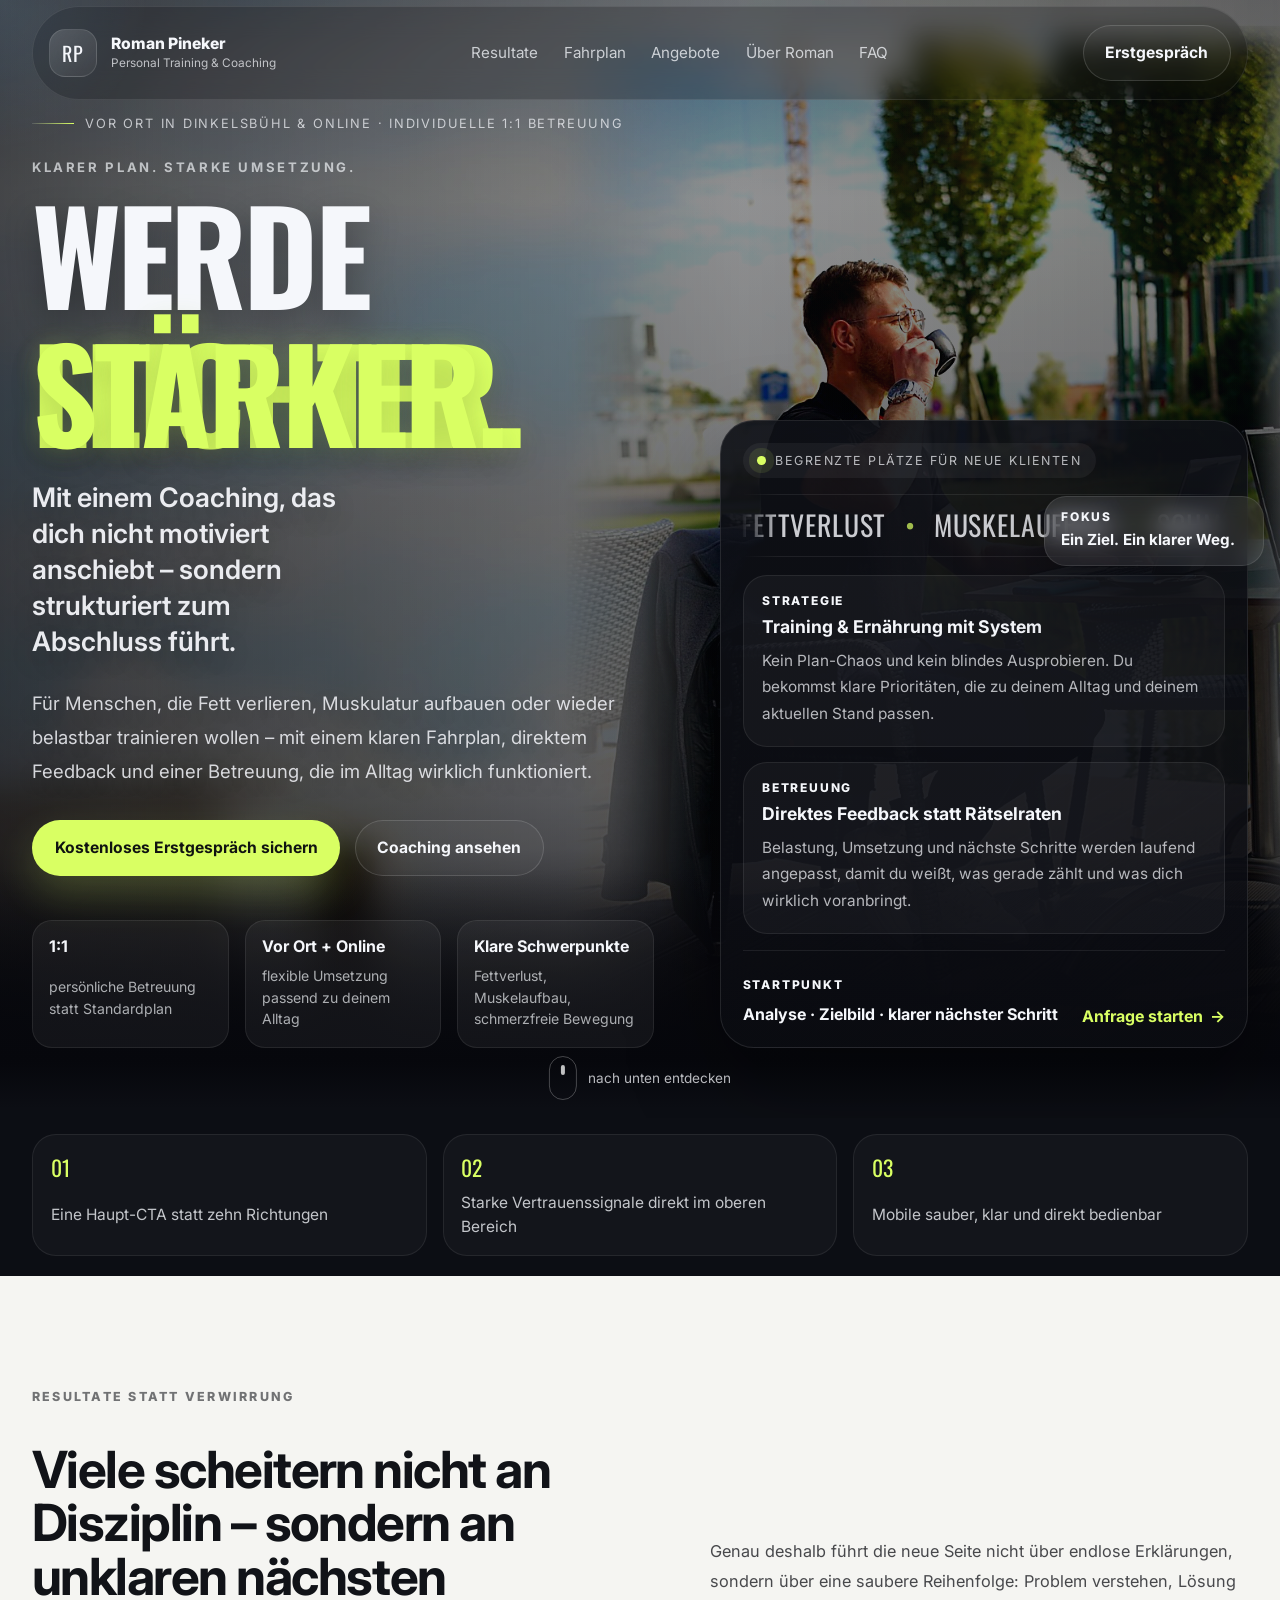
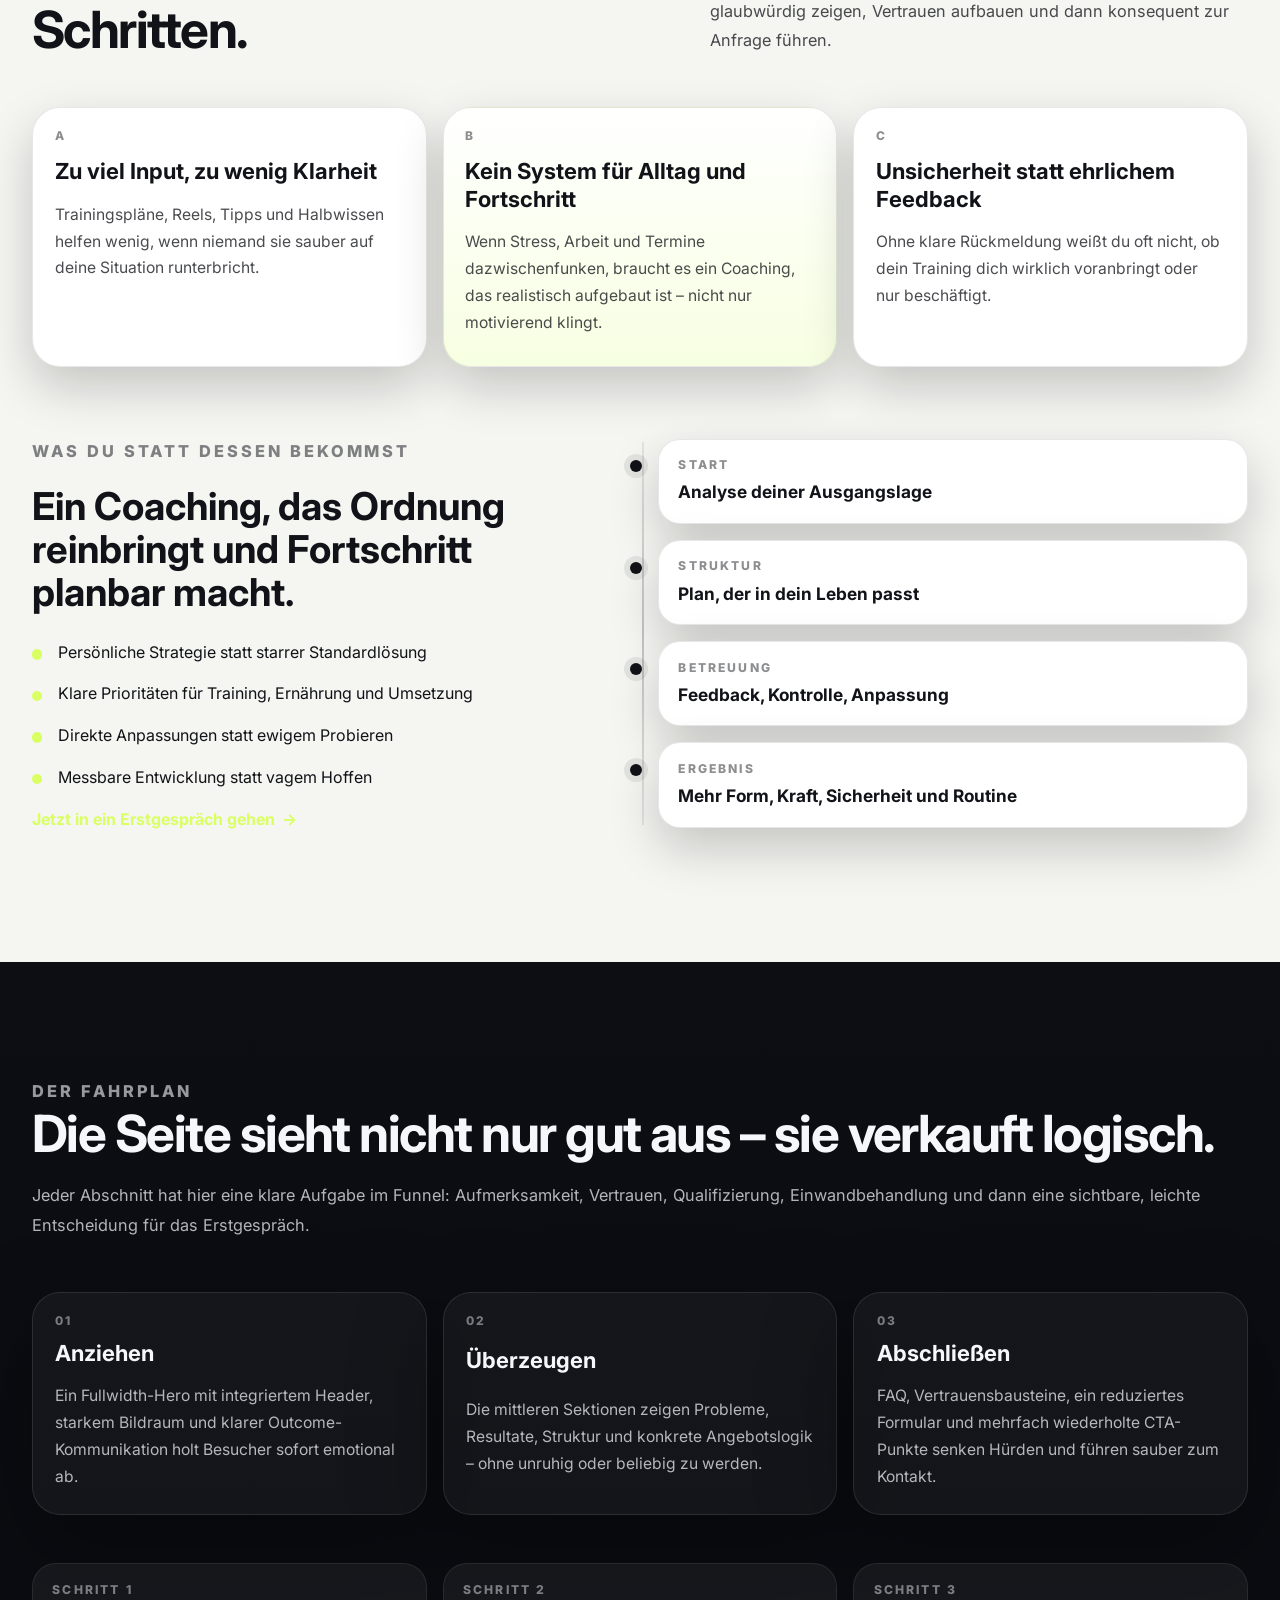
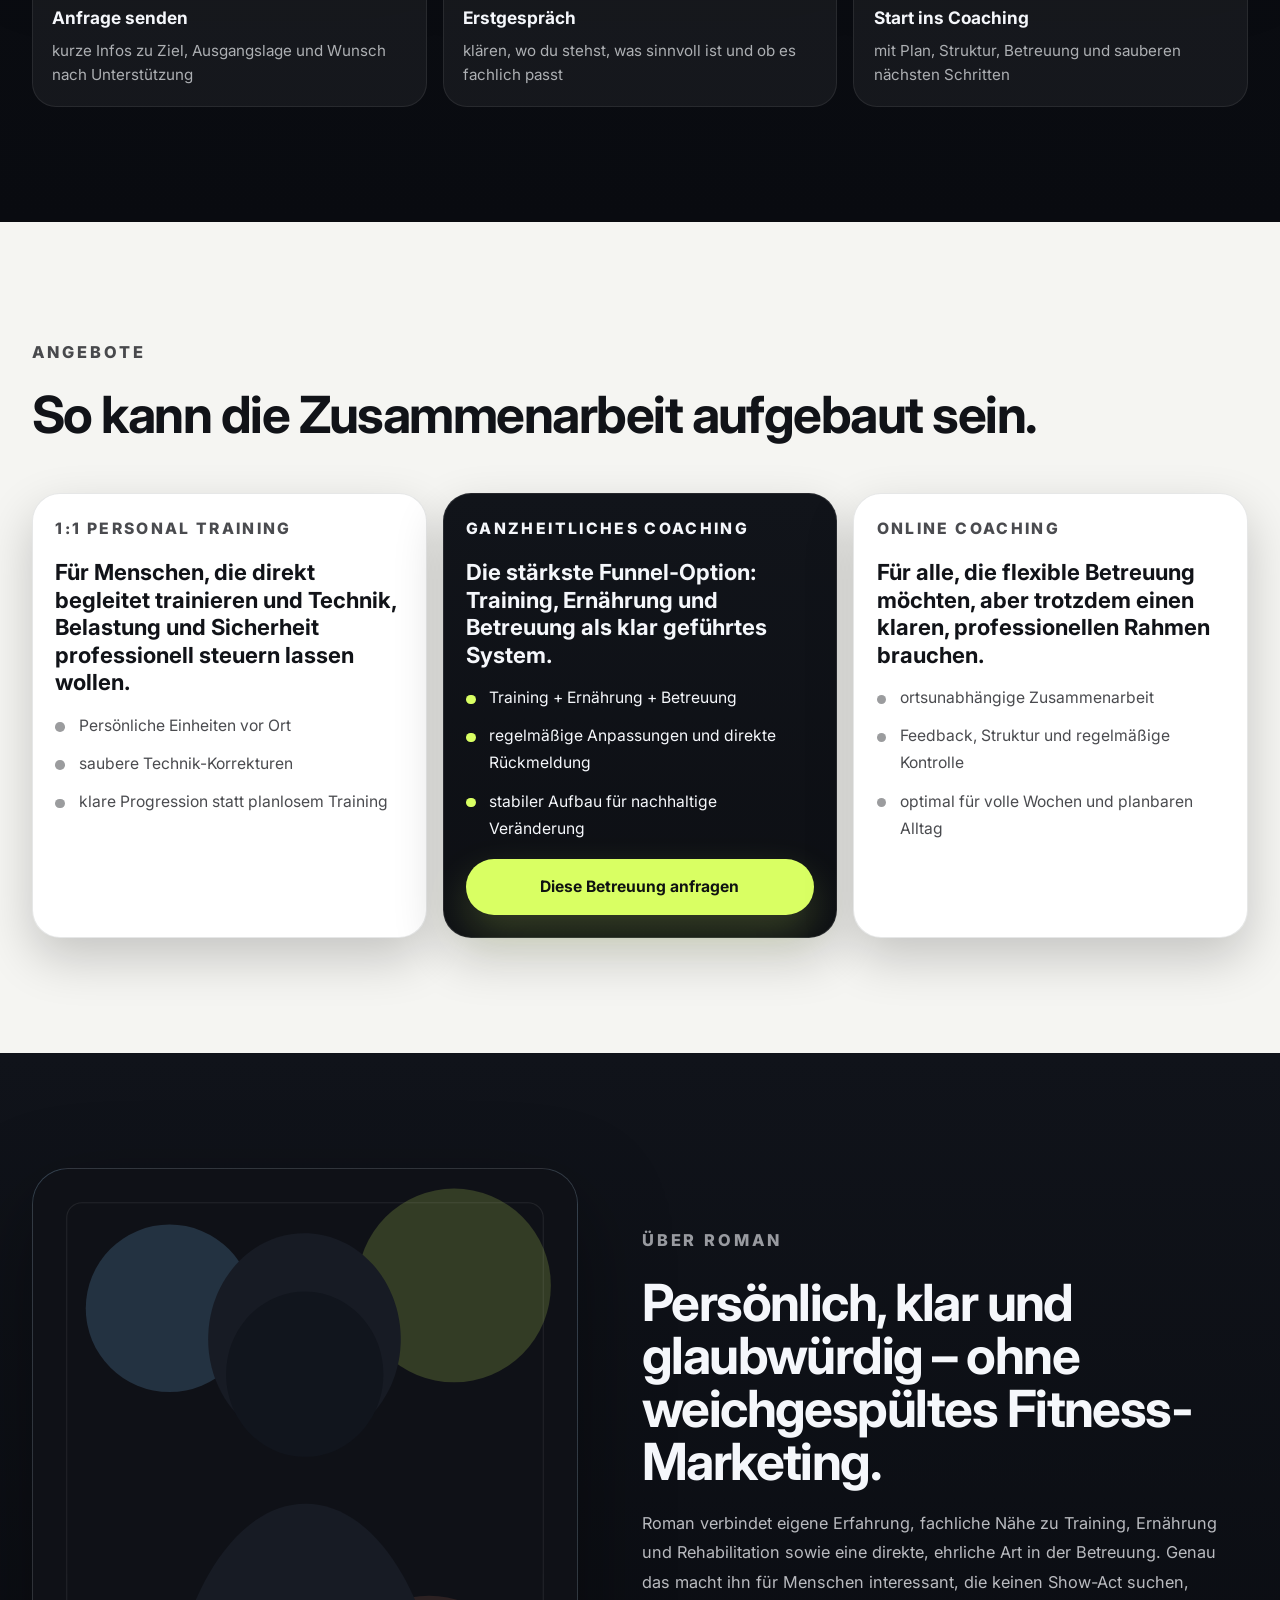
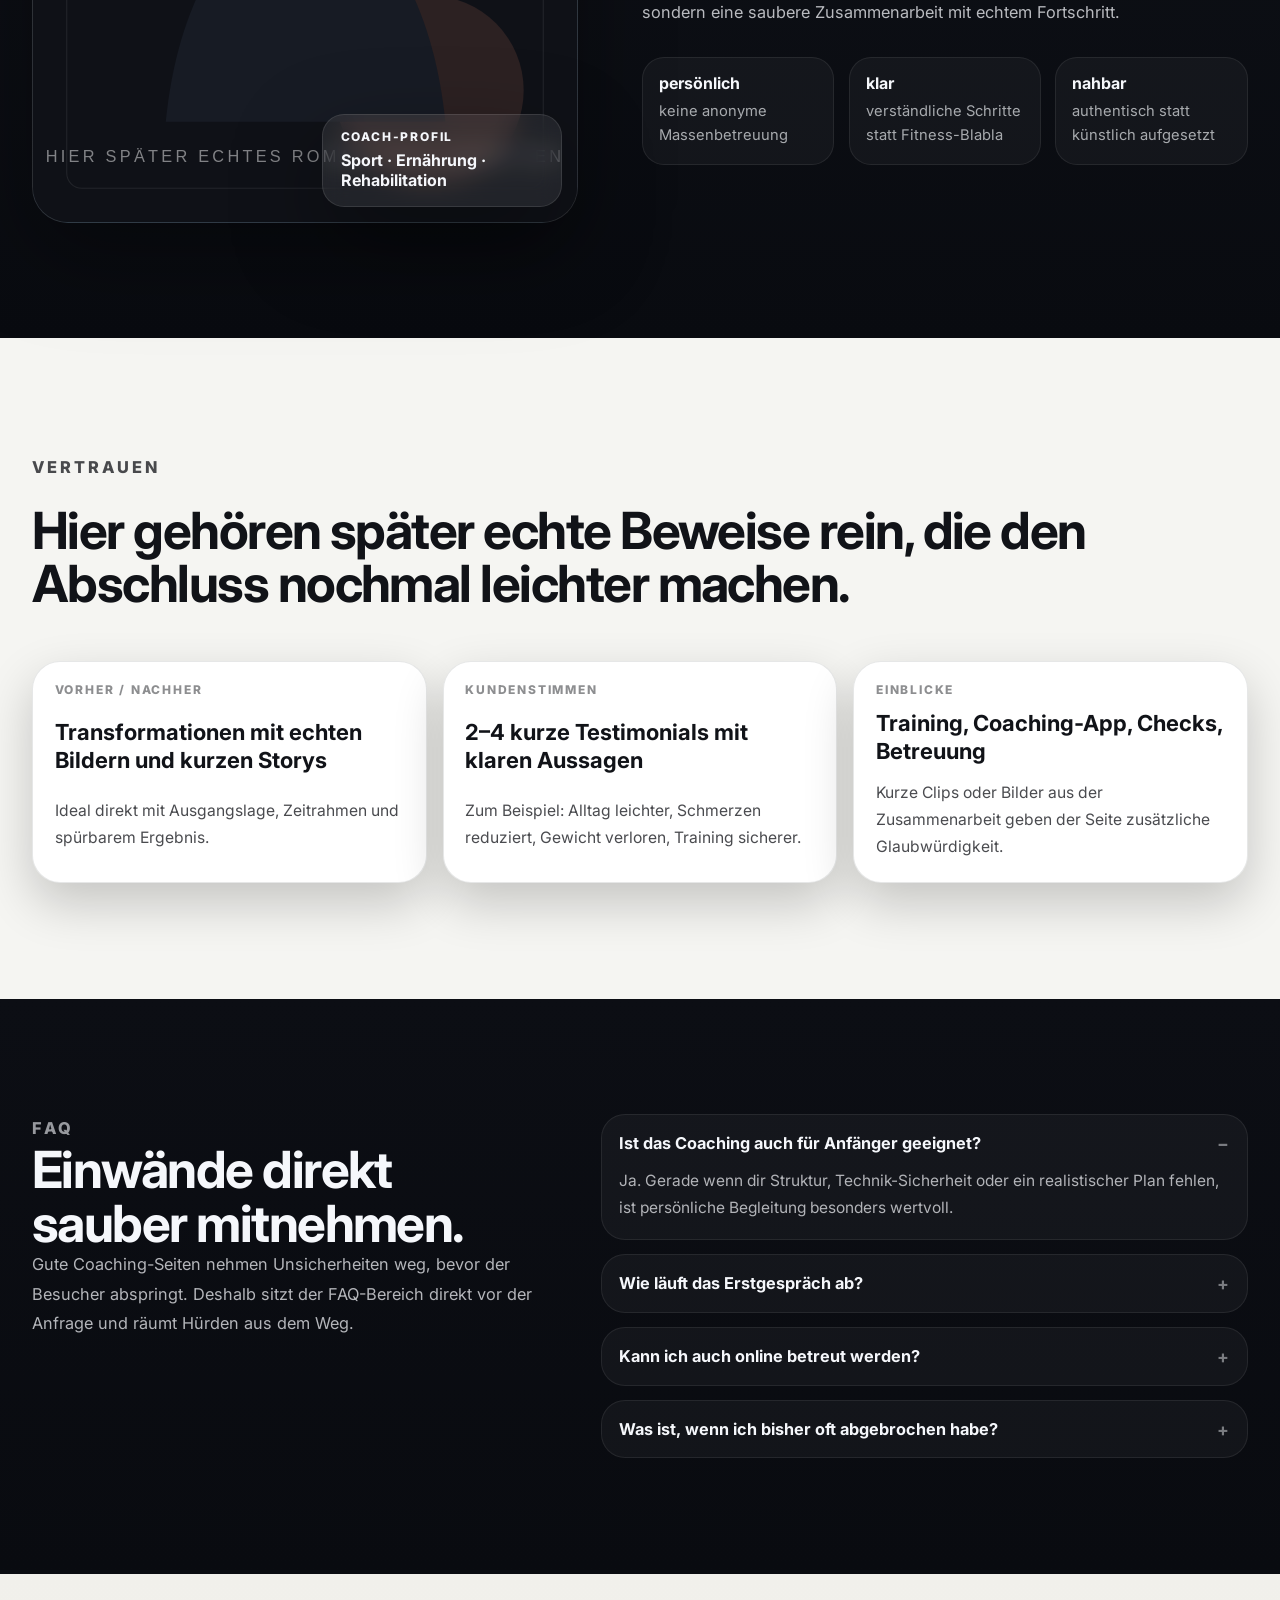
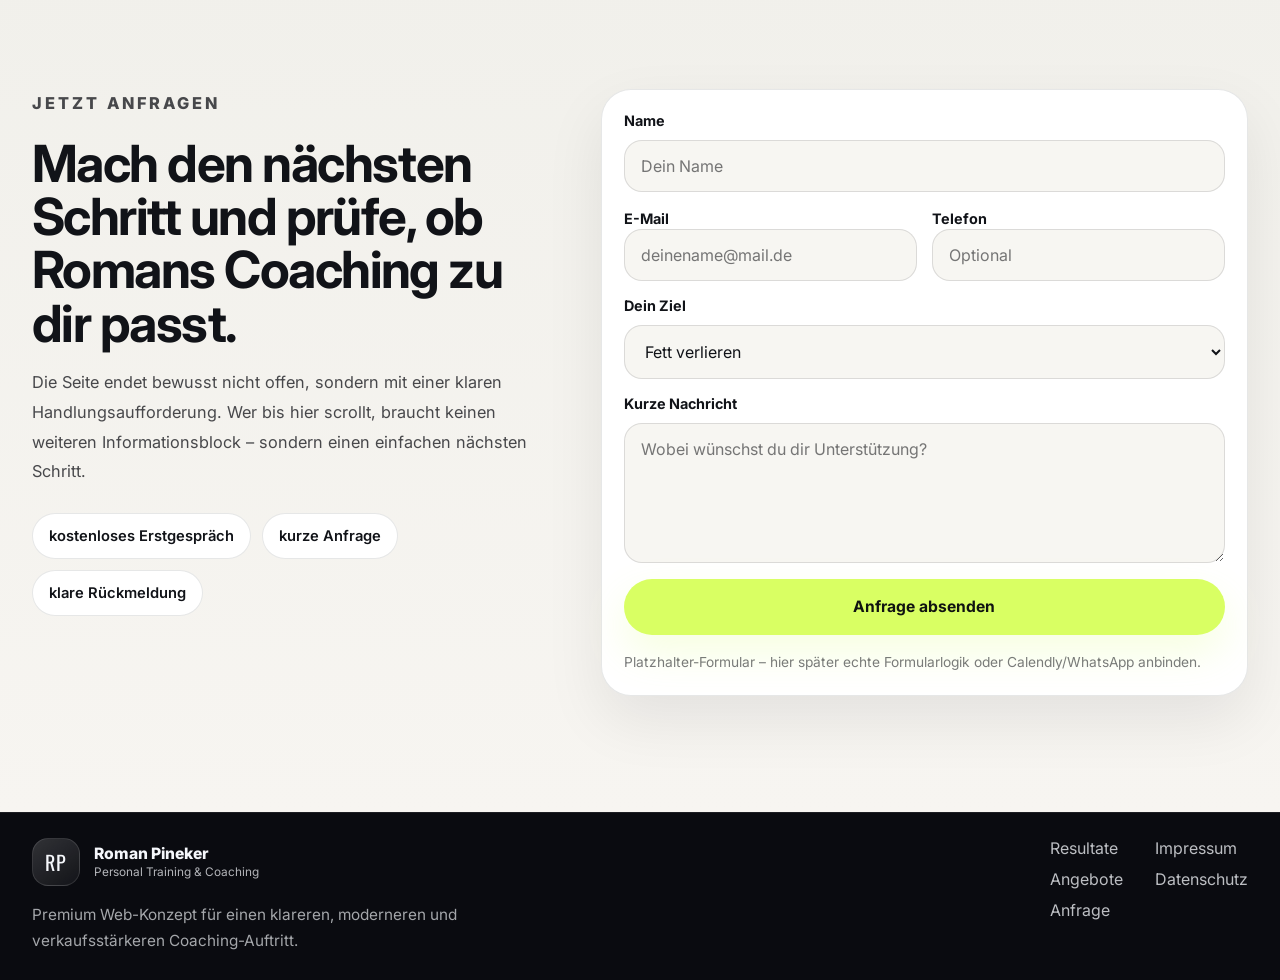
==== index.html @ 1403fd3a "Add files via upload" ====
<!DOCTYPE html>
<html lang="de">
<head>
  <meta charset="UTF-8" />
  <meta name="viewport" content="width=device-width, initial-scale=1.0" />
  <title>Roman Pineker – Personal Training & Coaching in Dinkelsbühl</title>
  <meta name="description" content="Personal Training und Coaching in Dinkelsbühl & online. Klarer Plan, starke Betreuung und nachhaltige Ergebnisse bei Fettverlust, Muskelaufbau und schmerzfreier Bewegung." />
  <meta name="theme-color" content="#0a0b10" />
  <meta name="format-detection" content="telephone=no" />
  <link rel="preconnect" href="https://fonts.googleapis.com" />
  <link rel="preconnect" href="https://fonts.gstatic.com" crossorigin />
  <link href="https://fonts.googleapis.com/css2?family=Inter:wght@400;500;600;700;800;900&family=Oswald:wght@500;600;700&display=swap" rel="stylesheet" />
  <link rel="stylesheet" href="assets/css/style.css" />
</head>
<body>
  <div class="page-noise" aria-hidden="true"></div>
  <div class="cursor-orb" aria-hidden="true"></div>
  <div class="mobile-cta">
    <a href="#bewerbung">Kostenloses Erstgespräch</a>
  </div>

  <section class="hero-shell" id="top">
    <div class="hero-backdrop" aria-hidden="true"></div>
    <div class="hero-image-mask" aria-hidden="true">
      <picture>
        <source media="(max-width: 767px)" srcset="assets/img/roman-hero-mobile.jpeg" />
        <img src="assets/img/roman-hero-desktop-clean.jpeg" alt="" />
      </picture>
    </div>

    <header class="site-header" aria-label="Top Navigation">
      <div class="shell header-shell">
        <a class="brand" href="#top" aria-label="Zur Startseite">
          <span class="brand-mark">RP</span>
          <span class="brand-copy">
            <strong>Roman Pineker</strong>
            <small>Personal Training & Coaching</small>
          </span>
        </a>

        <nav class="desktop-nav" aria-label="Hauptnavigation">
          <a href="#resultate">Resultate</a>
          <a href="#fahrplan">Fahrplan</a>
          <a href="#angebote">Angebote</a>
          <a href="#roman">Über Roman</a>
          <a href="#faq">FAQ</a>
        </nav>

        <div class="header-actions">
          <a class="btn btn-ghost desktop-only" href="#bewerbung">Erstgespräch</a>
          <button class="menu-toggle" type="button" aria-label="Menü öffnen" aria-expanded="false" aria-controls="mobileMenu">
            <span></span>
            <span></span>
          </button>
        </div>
      </div>

      <div class="mobile-menu" id="mobileMenu" aria-hidden="true">
        <a href="#resultate">Resultate</a>
        <a href="#fahrplan">Fahrplan</a>
        <a href="#angebote">Angebote</a>
        <a href="#roman">Über Roman</a>
        <a href="#faq">FAQ</a>
        <a class="btn btn-primary btn-full" href="#bewerbung">Kostenloses Erstgespräch sichern</a>
      </div>
    </header>

    <div class="shell hero-grid">
      <div class="hero-copy reveal">
        <div class="hero-kicker">
          <span></span>
          Vor Ort in Dinkelsbühl & online · individuelle 1:1 Betreuung
        </div>

        <div class="headline-stack">
          <p class="micro-line">KLARER PLAN. STARKE UMSETZUNG.</p>
          <h1>
            <span class="title-line">Werde</span>
            <span class="type-cycle" aria-label="Fokusbereiche">
              <span class="type-word is-active">leichter.</span>
              <span class="type-word">stärker.</span>
              <span class="type-word">stabiler.</span>
            </span>
          </h1>
          <h2>Mit einem Coaching, das dich nicht motiviert anschiebt – sondern strukturiert zum Abschluss führt.</h2>
        </div>

        <p class="hero-lead">
          Für Menschen, die Fett verlieren, Muskulatur aufbauen oder wieder belastbar trainieren wollen –
          mit einem klaren Fahrplan, direktem Feedback und einer Betreuung, die im Alltag wirklich funktioniert.
        </p>

        <div class="hero-actions">
          <a class="btn btn-primary" href="#bewerbung">Kostenloses Erstgespräch sichern</a>
          <a class="btn btn-secondary" href="#fahrplan">Coaching ansehen</a>
        </div>

        <div class="hero-proof">
          <article>
            <strong>1:1</strong>
            <span>persönliche Betreuung statt Standardplan</span>
          </article>
          <article>
            <strong>Vor Ort + Online</strong>
            <span>flexible Umsetzung passend zu deinem Alltag</span>
          </article>
          <article>
            <strong>Klare Schwerpunkte</strong>
            <span>Fettverlust, Muskelaufbau, schmerzfreie Bewegung</span>
          </article>
        </div>
      </div>

      <div class="hero-stage reveal delay-1">
        <div class="stage-panel stage-main magnetic-card">
          <div class="panel-topline">
            <span class="status-dot"></span>
            begrenzte Plätze für neue Klienten
          </div>

          <div class="outcome-marquee" aria-hidden="true">
            <div class="outcome-track">
              <span>Fettverlust</span>
              <span>Muskelaufbau</span>
              <span>schmerzfrei trainieren</span>
              <span>klare Struktur</span>
              <span>Fettverlust</span>
              <span>Muskelaufbau</span>
              <span>schmerzfrei trainieren</span>
              <span>klare Struktur</span>
            </div>
          </div>

          <div class="stage-matrix">
            <article>
              <small>Strategie</small>
              <strong>Training & Ernährung mit System</strong>
              <p>Kein Plan-Chaos und kein blindes Ausprobieren. Du bekommst klare Prioritäten, die zu deinem Alltag und deinem aktuellen Stand passen.</p>
            </article>
            <article>
              <small>Betreuung</small>
              <strong>Direktes Feedback statt Rätselraten</strong>
              <p>Belastung, Umsetzung und nächste Schritte werden laufend angepasst, damit du weißt, was gerade zählt und was dich wirklich voranbringt.</p>
            </article>
          </div>

          <div class="stage-cta-row">
            <div>
              <p class="mini-eyebrow">Startpunkt</p>
              <strong>Analyse · Zielbild · klarer nächster Schritt</strong>
            </div>
            <a class="inline-link" href="#bewerbung">Anfrage starten</a>
          </div>
        </div>

        <div class="floating-note note-a magnetic-card">
          <small>Fokus</small>
          <strong>Ein Ziel. Ein klarer Weg.</strong>
        </div>
      </div>
    </div>

    <a class="hero-scrollcue" href="#resultate" aria-label="Nach unten zu den Resultaten scrollen">
      <span></span>
      nach unten entdecken
    </a>
  </section>

  <main>
    <section class="signal-band">
      <div class="shell signal-grid reveal">
        <div>
          <span>01</span>
          <p>Eine Haupt-CTA statt zehn Richtungen</p>
        </div>
        <div>
          <span>02</span>
          <p>Starke Vertrauenssignale direkt im oberen Bereich</p>
        </div>
        <div>
          <span>03</span>
          <p>Mobile sauber, klar und direkt bedienbar</p>
        </div>
      </div>
    </section>

    <section class="section section-light" id="resultate">
      <div class="shell editorial-head reveal">
        <p class="section-tag">RESULTATE STATT VERWIRRUNG</p>
        <div class="editorial-grid">
          <h2>Viele scheitern nicht an Disziplin – sondern an unklaren nächsten Schritten.</h2>
          <p>
            Genau deshalb führt die neue Seite nicht über endlose Erklärungen, sondern über eine saubere Reihenfolge:
            Problem verstehen, Lösung glaubwürdig zeigen, Vertrauen aufbauen und dann konsequent zur Anfrage führen.
          </p>
        </div>
      </div>

      <div class="shell result-cards">
        <article class="result-card reveal">
          <span class="card-index">A</span>
          <h3>Zu viel Input, zu wenig Klarheit</h3>
          <p>Trainingspläne, Reels, Tipps und Halbwissen helfen wenig, wenn niemand sie sauber auf deine Situation runterbricht.</p>
        </article>
        <article class="result-card reveal delay-1 accent-card">
          <span class="card-index">B</span>
          <h3>Kein System für Alltag und Fortschritt</h3>
          <p>Wenn Stress, Arbeit und Termine dazwischenfunken, braucht es ein Coaching, das realistisch aufgebaut ist – nicht nur motivierend klingt.</p>
        </article>
        <article class="result-card reveal delay-2">
          <span class="card-index">C</span>
          <h3>Unsicherheit statt ehrlichem Feedback</h3>
          <p>Ohne klare Rückmeldung weißt du oft nicht, ob dein Training dich wirklich voranbringt oder nur beschäftigt.</p>
        </article>
      </div>

      <div class="shell transformation-layout">
        <div class="transformation-copy reveal">
          <p class="section-tag muted">WAS DU STATT DESSEN BEKOMMST</p>
          <h3>Ein Coaching, das Ordnung reinbringt und Fortschritt planbar macht.</h3>
          <ul class="benefit-list">
            <li>Persönliche Strategie statt starrer Standardlösung</li>
            <li>Klare Prioritäten für Training, Ernährung und Umsetzung</li>
            <li>Direkte Anpassungen statt ewigem Probieren</li>
            <li>Messbare Entwicklung statt vagem Hoffen</li>
          </ul>
          <a class="text-link" href="#bewerbung">Jetzt in ein Erstgespräch gehen</a>
        </div>

        <div class="transformation-strip reveal delay-1">
          <div class="strip-line"></div>
          <article>
            <small>START</small>
            <strong>Analyse deiner Ausgangslage</strong>
          </article>
          <article>
            <small>STRUKTUR</small>
            <strong>Plan, der in dein Leben passt</strong>
          </article>
          <article>
            <small>BETREUUNG</small>
            <strong>Feedback, Kontrolle, Anpassung</strong>
          </article>
          <article>
            <small>ERGEBNIS</small>
            <strong>Mehr Form, Kraft, Sicherheit und Routine</strong>
          </article>
        </div>
      </div>
    </section>

    <section class="section section-dark framework-section" id="fahrplan">
      <div class="shell framework-top reveal">
        <div>
          <p class="section-tag light">DER FAHRPLAN</p>
          <h2>Die Seite sieht nicht nur gut aus – sie verkauft logisch.</h2>
        </div>
        <p>
          Jeder Abschnitt hat hier eine klare Aufgabe im Funnel: Aufmerksamkeit, Vertrauen, Qualifizierung,
          Einwandbehandlung und dann eine sichtbare, leichte Entscheidung für das Erstgespräch.
        </p>
      </div>

      <div class="shell framework-grid">
        <article class="framework-card reveal">
          <div class="framework-head">
            <span>01</span>
            <h3>Anziehen</h3>
          </div>
          <p>Ein Fullwidth-Hero mit integriertem Header, starkem Bildraum und klarer Outcome-Kommunikation holt Besucher sofort emotional ab.</p>
        </article>
        <article class="framework-card reveal delay-1">
          <div class="framework-head">
            <span>02</span>
            <h3>Überzeugen</h3>
          </div>
          <p>Die mittleren Sektionen zeigen Probleme, Resultate, Struktur und konkrete Angebotslogik – ohne unruhig oder beliebig zu werden.</p>
        </article>
        <article class="framework-card reveal delay-2">
          <div class="framework-head">
            <span>03</span>
            <h3>Abschließen</h3>
          </div>
          <p>FAQ, Vertrauensbausteine, ein reduziertes Formular und mehrfach wiederholte CTA-Punkte senken Hürden und führen sauber zum Kontakt.</p>
        </article>
      </div>

      <div class="shell process-rail reveal">
        <article>
          <small>Schritt 1</small>
          <strong>Anfrage senden</strong>
          <p>kurze Infos zu Ziel, Ausgangslage und Wunsch nach Unterstützung</p>
        </article>
        <article>
          <small>Schritt 2</small>
          <strong>Erstgespräch</strong>
          <p>klären, wo du stehst, was sinnvoll ist und ob es fachlich passt</p>
        </article>
        <article>
          <small>Schritt 3</small>
          <strong>Start ins Coaching</strong>
          <p>mit Plan, Struktur, Betreuung und sauberen nächsten Schritten</p>
        </article>
      </div>
    </section>

    <section class="section section-light" id="angebote">
      <div class="shell offer-head reveal">
        <p class="section-tag">ANGEBOTE</p>
        <h2>So kann die Zusammenarbeit aufgebaut sein.</h2>
      </div>

      <div class="shell offer-layout">
        <article class="offer-panel reveal">
          <p class="offer-label">1:1 Personal Training</p>
          <h3>Für Menschen, die direkt begleitet trainieren und Technik, Belastung und Sicherheit professionell steuern lassen wollen.</h3>
          <ul>
            <li>Persönliche Einheiten vor Ort</li>
            <li>saubere Technik-Korrekturen</li>
            <li>klare Progression statt planlosem Training</li>
          </ul>
        </article>

        <article class="offer-panel highlight reveal delay-1">
          <p class="offer-label">Ganzheitliches Coaching</p>
          <h3>Die stärkste Funnel-Option: Training, Ernährung und Betreuung als klar geführtes System.</h3>
          <ul>
            <li>Training + Ernährung + Betreuung</li>
            <li>regelmäßige Anpassungen und direkte Rückmeldung</li>
            <li>stabiler Aufbau für nachhaltige Veränderung</li>
          </ul>
          <a class="btn btn-primary" href="#bewerbung">Diese Betreuung anfragen</a>
        </article>

        <article class="offer-panel reveal delay-2">
          <p class="offer-label">Online Coaching</p>
          <h3>Für alle, die flexible Betreuung möchten, aber trotzdem einen klaren, professionellen Rahmen brauchen.</h3>
          <ul>
            <li>ortsunabhängige Zusammenarbeit</li>
            <li>Feedback, Struktur und regelmäßige Kontrolle</li>
            <li>optimal für volle Wochen und planbaren Alltag</li>
          </ul>
        </article>
      </div>
    </section>

    <section class="section portrait-section" id="roman">
      <div class="shell portrait-layout">
        <div class="portrait-visual reveal">
          <div class="portrait-frame">
            <img src="assets/img/coach-placeholder.svg" alt="Platzhalter für ein Portrait von Roman Pineker" />
          </div>
          <div class="portrait-badge magnetic-card">
            <small>Coach-Profil</small>
            <strong>Sport · Ernährung · Rehabilitation</strong>
          </div>
        </div>

        <div class="portrait-copy reveal delay-1">
          <p class="section-tag light">ÜBER ROMAN</p>
          <h2>Persönlich, klar und glaubwürdig – ohne weichgespültes Fitness-Marketing.</h2>
          <p>
            Roman verbindet eigene Erfahrung, fachliche Nähe zu Training, Ernährung und Rehabilitation sowie eine direkte,
            ehrliche Art in der Betreuung. Genau das macht ihn für Menschen interessant, die keinen Show-Act suchen,
            sondern eine saubere Zusammenarbeit mit echtem Fortschritt.
          </p>
          <div class="portrait-stats">
            <article>
              <strong>persönlich</strong>
              <span>keine anonyme Massenbetreuung</span>
            </article>
            <article>
              <strong>klar</strong>
              <span>verständliche Schritte statt Fitness-Blabla</span>
            </article>
            <article>
              <strong>nahbar</strong>
              <span>authentisch statt künstlich aufgesetzt</span>
            </article>
          </div>
        </div>
      </div>
    </section>

    <section class="section section-light proof-section">
      <div class="shell proof-head reveal">
        <p class="section-tag">VERTRAUEN</p>
        <h2>Hier gehören später echte Beweise rein, die den Abschluss nochmal leichter machen.</h2>
      </div>

      <div class="shell proof-grid">
        <article class="proof-card reveal">
          <small>Vorher / Nachher</small>
          <strong>Transformationen mit echten Bildern und kurzen Storys</strong>
          <p>Ideal direkt mit Ausgangslage, Zeitrahmen und spürbarem Ergebnis.</p>
        </article>
        <article class="proof-card reveal delay-1">
          <small>Kundenstimmen</small>
          <strong>2–4 kurze Testimonials mit klaren Aussagen</strong>
          <p>Zum Beispiel: Alltag leichter, Schmerzen reduziert, Gewicht verloren, Training sicherer.</p>
        </article>
        <article class="proof-card reveal delay-2">
          <small>Einblicke</small>
          <strong>Training, Coaching-App, Checks, Betreuung</strong>
          <p>Kurze Clips oder Bilder aus der Zusammenarbeit geben der Seite zusätzliche Glaubwürdigkeit.</p>
        </article>
      </div>
    </section>

    <section class="section section-dark faq-section" id="faq">
      <div class="shell faq-layout">
        <div class="faq-copy reveal">
          <p class="section-tag light">FAQ</p>
          <h2>Einwände direkt sauber mitnehmen.</h2>
          <p>
            Gute Coaching-Seiten nehmen Unsicherheiten weg, bevor der Besucher abspringt.
            Deshalb sitzt der FAQ-Bereich direkt vor der Anfrage und räumt Hürden aus dem Weg.
          </p>
        </div>

        <div class="faq-list reveal delay-1">
          <details open>
            <summary>Ist das Coaching auch für Anfänger geeignet?</summary>
            <p>Ja. Gerade wenn dir Struktur, Technik-Sicherheit oder ein realistischer Plan fehlen, ist persönliche Begleitung besonders wertvoll.</p>
          </details>
          <details>
            <summary>Wie läuft das Erstgespräch ab?</summary>
            <p>Ihr besprecht Ziel, Ausgangslage, Hindernisse und ob eine Zusammenarbeit fachlich und menschlich sinnvoll passt.</p>
          </details>
          <details>
            <summary>Kann ich auch online betreut werden?</summary>
            <p>Ja. Die Seite ist so aufgebaut, dass Roman sowohl Vor-Ort- als auch Online-Betreuung glaubwürdig und klar kommunizieren kann.</p>
          </details>
          <details>
            <summary>Was ist, wenn ich bisher oft abgebrochen habe?</summary>
            <p>Genau dann braucht es meist keinen härteren Plan, sondern einen besseren Aufbau. Darauf ist das Coaching ausgerichtet.</p>
          </details>
        </div>
      </div>
    </section>

    <section class="section apply-section" id="bewerbung">
      <div class="shell apply-layout">
        <div class="apply-copy reveal">
          <p class="section-tag">JETZT ANFRAGEN</p>
          <h2>Mach den nächsten Schritt und prüfe, ob Romans Coaching zu dir passt.</h2>
          <p>
            Die Seite endet bewusst nicht offen, sondern mit einer klaren Handlungsaufforderung.
            Wer bis hier scrollt, braucht keinen weiteren Informationsblock – sondern einen einfachen nächsten Schritt.
          </p>
          <div class="apply-checks">
            <span>kostenloses Erstgespräch</span>
            <span>kurze Anfrage</span>
            <span>klare Rückmeldung</span>
          </div>
        </div>

        <form class="apply-card reveal delay-1">
          <div class="form-row">
            <label for="name">Name</label>
            <input id="name" name="name" type="text" placeholder="Dein Name" />
          </div>
          <div class="form-row two-up">
            <div>
              <label for="email">E-Mail</label>
              <input id="email" name="email" type="email" placeholder="deinename@mail.de" />
            </div>
            <div>
              <label for="phone">Telefon</label>
              <input id="phone" name="phone" type="tel" placeholder="Optional" />
            </div>
          </div>
          <div class="form-row">
            <label for="goal">Dein Ziel</label>
            <select id="goal" name="goal">
              <option>Fett verlieren</option>
              <option>Muskeln aufbauen</option>
              <option>schmerzfrei trainieren</option>
              <option>allgemein fitter werden</option>
            </select>
          </div>
          <div class="form-row">
            <label for="message">Kurze Nachricht</label>
            <textarea id="message" name="message" rows="5" placeholder="Wobei wünschst du dir Unterstützung?"></textarea>
          </div>
          <button class="btn btn-primary btn-full" type="submit">Anfrage absenden</button>
          <p class="form-note">Platzhalter-Formular – hier später echte Formularlogik oder Calendly/WhatsApp anbinden.</p>
        </form>
      </div>
    </section>
  </main>

  <footer class="site-footer">
    <div class="shell footer-shell">
      <div>
        <a class="brand footer-brand" href="#top">
          <span class="brand-mark">RP</span>
          <span class="brand-copy">
            <strong>Roman Pineker</strong>
            <small>Personal Training & Coaching</small>
          </span>
        </a>
        <p>Premium Web-Konzept für einen klareren, moderneren und verkaufsstärkeren Coaching-Auftritt.</p>
      </div>

      <div class="footer-links">
        <a href="#resultate">Resultate</a>
        <a href="#angebote">Angebote</a>
        <a href="#bewerbung">Anfrage</a>
      </div>

      <div class="footer-links">
        <a href="impressum/">Impressum</a>
        <a href="datenschutz/">Datenschutz</a>
      </div>
    </div>
  </footer>

  <script src="assets/js/main.js"></script>
</body>
</html>
---- assets/css/style.css ----
:root {
  --bg: #090a0f;
  --bg-soft: #11131b;
  --bg-card: rgba(18, 20, 28, 0.72);
  --bg-card-strong: rgba(255, 255, 255, 0.08);
  --surface: #f5f5f2;
  --surface-2: #eceae4;
  --text: #111318;
  --text-soft: rgba(17, 19, 24, 0.76);
  --text-inverse: #f5f7fb;
  --text-inverse-soft: rgba(245, 247, 251, 0.72);
  --line: rgba(255, 255, 255, 0.11);
  --line-dark: rgba(17, 19, 24, 0.1);
  --accent: #d9ff63;
  --accent-2: #7ec8ff;
  --danger: #ff9070;
  --shadow-xl: 0 32px 90px rgba(0, 0, 0, 0.35);
  --shadow-lg: 0 20px 50px rgba(0, 0, 0, 0.2);
  --radius-xl: 34px;
  --radius-lg: 24px;
  --radius-md: 18px;
  --max: 1240px;
  --header-h: 94px;
  --header-offset: calc(var(--header-h) + 1rem);
  --section-y: clamp(5rem, 9vw, 8rem);
  --gutter: clamp(1.1rem, 2.7vw, 2rem);
  --ease: 380ms cubic-bezier(.2,.7,.2,1);
}

* { box-sizing: border-box; }
html { scroll-behavior: smooth; scroll-padding-top: 110px; }
body {
  margin: 0;
  font-family: "Inter", system-ui, sans-serif;
  color: var(--text);
  background: var(--bg);
  overflow-x: hidden;
}
img { max-width: 100%; display: block; }
a { color: inherit; text-decoration: none; }
button, input, textarea, select { font: inherit; }
button { cursor: pointer; }

body.menu-open { overflow: hidden; }

.page-noise {
  position: fixed;
  inset: 0;
  pointer-events: none;
  opacity: .08;
  background-image: radial-gradient(circle at 25% 20%, rgba(255,255,255,.06) 0 1px, transparent 1px), radial-gradient(circle at 70% 40%, rgba(255,255,255,.04) 0 1px, transparent 1px);
  background-size: 18px 18px, 24px 24px;
  z-index: 0;
}

.cursor-orb {
  position: fixed;
  width: 320px;
  height: 320px;
  border-radius: 50%;
  pointer-events: none;
  background: radial-gradient(circle, rgba(126, 200, 255, .12), transparent 65%);
  mix-blend-mode: screen;
  transform: translate(-50%, -50%);
  z-index: 1;
  opacity: 0;
  transition: opacity var(--ease), transform 120ms linear;
}
body.cursor-ready .cursor-orb { opacity: 1; }

.shell {
  width: min(calc(100% - (var(--gutter) * 2)), var(--max));
  margin-inline: auto;
  position: relative;
  z-index: 2;
}

.section {
  padding-block: var(--section-y);
  position: relative;
}
.section-light {
  background: var(--surface);
  color: var(--text);
}
.section-dark {
  background: linear-gradient(180deg, #0c0e14 0%, #090b10 100%);
  color: var(--text-inverse);
}
.section-tag {
  display: inline-flex;
  margin: 0 0 1.2rem;
  font-size: .78rem;
  line-height: 1;
  letter-spacing: .18em;
  font-weight: 800;
  color: rgba(17, 19, 24, .58);
}
.section-tag.light { color: rgba(245, 247, 251, .6); }
.section-tag.muted { color: rgba(17, 19, 24, .52); }

.hero-shell {
  position: relative;
  overflow: hidden;
  min-height: 100svh;
  padding-bottom: 1.2rem;
  background:
    linear-gradient(180deg, rgba(7, 8, 12, .76) 0%, rgba(7, 8, 12, .66) 38%, rgba(7, 8, 12, .94) 100%),
    linear-gradient(120deg, rgba(126, 200, 255, .08), rgba(217, 255, 99, .06) 50%, rgba(255, 144, 112, .06));
  color: var(--text-inverse);
  isolation: isolate;
  box-shadow: inset 0 -56px 88px rgba(12, 14, 20, .88);
}
.hero-shell::after {
  content: "";
  position: absolute;
  inset: 0;
  z-index: 0;
  background:
    linear-gradient(90deg, rgba(6, 7, 12, .62) 0%, rgba(6, 7, 12, .38) 34%, rgba(6, 7, 12, .22) 58%, rgba(6, 7, 12, .38) 100%),
    linear-gradient(180deg, rgba(6, 7, 12, .18) 0%, rgba(6, 7, 12, .02) 18%, rgba(6, 7, 12, .34) 70%, rgba(6, 7, 12, .90) 100%);
  pointer-events: none;
}
.hero-shell::before {
  content: "";
  position: absolute;
  left: 0;
  right: 0;
  bottom: -8px;
  height: 260px;
  z-index: 1;
  background: linear-gradient(180deg, rgba(6, 7, 12, 0) 0%, rgba(6, 7, 12, .54) 38%, rgba(6, 7, 12, .94) 74%, #0c0e14 92%, #0c0e14 100%);
  pointer-events: none;
}
.hero-backdrop {
  position: absolute;
  inset: 0;
  background:
    radial-gradient(circle at 15% 20%, rgba(126, 200, 255, .16), transparent 28%),
    radial-gradient(circle at 82% 18%, rgba(217, 255, 99, .12), transparent 20%),
    radial-gradient(circle at 50% 100%, rgba(255, 144, 112, .12), transparent 25%);
  z-index: 0;
}
.hero-image-mask {
  position: absolute;
  inset: 0;
  z-index: 0;
  opacity: .72;
}
.hero-image-mask::after {
  content: "";
  position: absolute;
  left: 0;
  right: 0;
  bottom: -8px;
  height: 280px;
  background: linear-gradient(180deg, rgba(6, 7, 12, 0) 0%, rgba(6, 7, 12, .44) 40%, rgba(6, 7, 12, .92) 76%, #0c0e14 92%, #0c0e14 100%);
  pointer-events: none;
}
.hero-image-mask picture {
  display: block;
  width: 100%;
  height: 100%;
}
.hero-image-mask img {
  display: block;
  width: 100%;
  height: 100%;
  object-fit: cover;
  object-position: center 28%;
  transform: scale(1.015);
  filter: contrast(1.08) saturate(1.04) brightness(1.12);
  image-rendering: -webkit-optimize-contrast;
}

.site-header {
  position: fixed;
  inset: 0 0 auto 0;
  z-index: 40;
  padding-top: .35rem;
  pointer-events: none;
}
.site-header .header-shell,
.site-header .mobile-menu {
  pointer-events: auto;
}
.header-shell {
  min-height: var(--header-h);
  display: flex;
  align-items: center;
  justify-content: space-between;
  gap: 1rem;
  padding: .85rem 1rem;
  border-radius: 999px;
  border: 1px solid rgba(255,255,255,.09);
  background: rgba(7, 8, 12, 0.22);
  backdrop-filter: blur(14px);
  -webkit-backdrop-filter: blur(14px);
  transition: background var(--ease), border-color var(--ease), box-shadow var(--ease), transform var(--ease);
}
.site-header.is-scrolled .header-shell {
  background: rgba(7, 8, 12, .74);
  border-color: rgba(255,255,255,.12);
  box-shadow: 0 24px 55px rgba(0,0,0,.22);
}
.brand {
  display: inline-flex;
  align-items: center;
  gap: .9rem;
  min-width: 0;
}
.brand-mark {
  display: grid;
  place-items: center;
  width: 48px;
  height: 48px;
  border-radius: 16px;
  background: linear-gradient(145deg, rgba(255,255,255,.16), rgba(255,255,255,.04));
  border: 1px solid rgba(255,255,255,.12);
  font-family: "Oswald", sans-serif;
  font-size: 1.25rem;
  letter-spacing: .04em;
}
.brand-copy { display: grid; gap: .2rem; min-width: 0; }
.brand-copy strong {
  font-size: .98rem;
  font-weight: 800;
  color: var(--text-inverse);
  line-height: 1.1;
}
.brand-copy small {
  font-size: .74rem;
  color: var(--text-inverse-soft);
  line-height: 1.2;
}
.desktop-nav {
  display: flex;
  align-items: center;
  gap: 1.6rem;
}
.desktop-nav a {
  font-size: .95rem;
  color: rgba(245,247,251,.76);
  transition: color var(--ease), transform var(--ease);
}
.desktop-nav a:hover { color: #fff; transform: translateY(-1px); }
.header-actions {
  display: flex;
  align-items: center;
  gap: .75rem;
}
.menu-toggle {
  width: 52px;
  height: 52px;
  border-radius: 50%;
  display: none;
  place-items: center;
  gap: .3rem;
  background: rgba(255,255,255,.06);
  border: 1px solid rgba(255,255,255,.12);
  color: #fff;
}
.menu-toggle span {
  display: block;
  width: 18px;
  height: 2px;
  border-radius: 999px;
  background: currentColor;
  transition: transform var(--ease), opacity var(--ease);
}
body.menu-open .menu-toggle span:first-child { transform: translateY(2px) rotate(45deg); }
body.menu-open .menu-toggle span:last-child { transform: translateY(-2px) rotate(-45deg); }
.mobile-menu {
  display: grid;
  gap: .3rem;
  padding: .8rem;
  margin-top: .8rem;
  border-radius: 28px;
  background: rgba(7, 8, 12, .92);
  border: 1px solid rgba(255,255,255,.1);
  box-shadow: var(--shadow-xl);
  transform: translateY(-10px);
  opacity: 0;
  visibility: hidden;
  pointer-events: none;
  transition: opacity var(--ease), transform var(--ease), visibility var(--ease);
}
body.menu-open .mobile-menu {
  opacity: 1;
  visibility: visible;
  pointer-events: auto;
  transform: translateY(0);
}
.mobile-menu a {
  padding: .95rem 1rem;
  border-radius: 18px;
  color: rgba(245,247,251,.88);
}
.mobile-menu a:not(.btn):hover { background: rgba(255,255,255,.06); }

.hero-grid {
  display: grid;
  grid-template-columns: minmax(0, 1.08fr) minmax(380px, .92fr);
  align-items: end;
  gap: clamp(2rem, 5vw, 4rem);
  min-height: 100svh;
  padding-top: calc(var(--header-offset) + 6px);
  padding-bottom: clamp(3.2rem, 6vh, 4.6rem);
}
.hero-copy {
  display: grid;
  align-content: start;
  gap: clamp(1.35rem, 2.2vw, 1.9rem);
  max-width: 42rem;
  padding-top: 0;
}
.hero-kicker {
  display: inline-flex;
  align-items: center;
  gap: .7rem;
  font-size: .8rem;
  letter-spacing: .14em;
  text-transform: uppercase;
  color: rgba(245,247,251,.72);
}
.hero-kicker span {
  width: 42px;
  height: 1px;
  background: linear-gradient(90deg, rgba(245,247,251,.12), rgba(217,255,99,1));
}
.headline-stack {
  display: grid;
  gap: clamp(.95rem, 1.7vw, 1.25rem);
  max-width: 14ch;
}
.micro-line {
  margin: 0;
  font-size: .82rem;
  font-weight: 700;
  letter-spacing: .2em;
  color: rgba(245,247,251,.68);
}
.headline-stack h1 {
  margin: 0;
  font-family: "Oswald", sans-serif;
  font-size: clamp(3.6rem, 10vw, 8.4rem);
  line-height: .9;
  letter-spacing: -.03em;
  text-transform: uppercase;
  text-shadow: 0 12px 32px rgba(0, 0, 0, .28);
}
.title-line {
  display: block;
}

.headline-stack h2 {
  margin: 0;
  max-width: 19ch;
  font-size: clamp(1.18rem, 2.1vw, 1.78rem);
  line-height: 1.34;
  font-weight: 600;
  color: rgba(245,247,251,.94);
  text-shadow: 0 10px 26px rgba(0, 0, 0, .24);
}
.type-cycle {
  position: relative;
  display: grid;
  width: max-content;
  min-width: 5.5ch;
  min-height: .98em;
  margin-top: .18em;
}
.type-word {
  grid-area: 1 / 1;
  opacity: 0;
  transform: translateY(12px);
  transition: opacity 500ms ease, transform 500ms ease;
  color: var(--accent);
  text-shadow: 0 0 24px rgba(217,255,99,.15), 0 12px 30px rgba(0,0,0,.18);
}
.type-word.is-active {
  opacity: 1;
  transform: translateY(0);
}
.hero-lead {
  margin: 0;
  max-width: 58ch;
  font-size: clamp(1.03rem, 1.45vw, 1.16rem);
  line-height: 1.82;
  color: rgba(245,247,251,.84);
  text-shadow: 0 8px 24px rgba(0, 0, 0, .2);
}
.hero-actions {
  display: flex;
  flex-wrap: wrap;
  gap: .9rem;
  padding-top: .2rem;
}
.btn {
  display: inline-flex;
  align-items: center;
  justify-content: center;
  gap: .55rem;
  min-height: 56px;
  padding: .95rem 1.35rem;
  border-radius: 999px;
  border: 1px solid transparent;
  font-size: .98rem;
  font-weight: 700;
  transition: transform var(--ease), background var(--ease), border-color var(--ease), color var(--ease), box-shadow var(--ease);
}
.btn:hover { transform: translateY(-2px); }
.btn-primary {
  background: var(--accent);
  color: #101311;
  box-shadow: 0 18px 40px rgba(217,255,99,.2);
}
.btn-primary:hover { box-shadow: 0 22px 46px rgba(217,255,99,.28); }
.btn-secondary,
.btn-ghost {
  border-color: rgba(255,255,255,.14);
  background: rgba(255,255,255,.04);
  color: var(--text-inverse);
}
.btn-secondary:hover,
.btn-ghost:hover {
  border-color: rgba(255,255,255,.22);
  background: rgba(255,255,255,.08);
}
.btn-full { width: 100%; }

.hero-proof {
  display: grid;
  grid-template-columns: repeat(3, minmax(0, 1fr));
  gap: 1rem;
  padding-top: 1rem;
}
.hero-proof article {
  display: grid;
  gap: .55rem;
  padding: 1rem 1rem 1.05rem;
  border-radius: 20px;
  background: rgba(255,255,255,.05);
  border: 1px solid rgba(255,255,255,.08);
}
.hero-proof strong {
  font-size: 1rem;
  line-height: 1.2;
}
.hero-proof span {
  font-size: .88rem;
  line-height: 1.55;
  color: rgba(245,247,251,.68);
}

.hero-stage {
  position: relative;
  min-height: 600px;
  display: grid;
  align-items: end;
}
.stage-panel {
  max-width: 33rem;
  justify-self: end;
}
.stage-panel,
.floating-note,
.result-card,
.framework-card,
.offer-panel,
.proof-card,
.apply-card,
.portrait-badge {
  border: 1px solid rgba(255,255,255,.1);
  box-shadow: var(--shadow-xl);
}
.stage-main {
  position: relative;
  padding: 1.35rem;
  border-radius: var(--radius-xl);
  background: linear-gradient(180deg, rgba(15, 17, 23, .90), rgba(11, 12, 18, .86));
  overflow: hidden;
}
.panel-topline {
  display: inline-flex;
  align-items: center;
  gap: .6rem;
  margin-bottom: 1rem;
  padding: .65rem .9rem;
  border-radius: 999px;
  background: rgba(255,255,255,.05);
  color: rgba(245,247,251,.72);
  font-size: .78rem;
  letter-spacing: .12em;
  text-transform: uppercase;
}
.status-dot {
  width: .55rem;
  height: .55rem;
  border-radius: 50%;
  background: var(--accent);
  box-shadow: 0 0 0 8px rgba(217,255,99,.1);
}
.outcome-marquee {
  padding: .95rem 0 1.1rem;
  margin: 0 -.1rem 1.15rem;
  overflow: hidden;
  border-top: 1px solid rgba(255,255,255,.08);
  border-bottom: 1px solid rgba(255,255,255,.08);
  mask-image: linear-gradient(90deg, transparent, #000 8%, #000 92%, transparent);
}
.outcome-track {
  display: flex;
  align-items: center;
  gap: 1.15rem;
  width: max-content;
  animation: marqueeTrack 18s linear infinite;
  will-change: transform;
}
.outcome-marquee span {
  flex: 0 0 auto;
  font-family: "Oswald", sans-serif;
  font-size: 1.74rem;
  line-height: 1;
  letter-spacing: .03em;
  text-transform: uppercase;
  color: rgba(245,247,251,.82);
}
.outcome-marquee span::after {
  content: "•";
  margin-left: 1.15rem;
  color: rgba(217,255,99,.72);
}
@keyframes marqueeTrack {
  from { transform: translateX(0); }
  to { transform: translateX(-50%); }
}
.stage-matrix {
  display: grid;
  grid-template-columns: 1fr;
  gap: .95rem;
}
.stage-matrix article {
  display: grid;
  gap: .58rem;
  padding: 1.15rem 1.15rem 1.2rem;
  border-radius: 24px;
  background: rgba(255,255,255,.04);
  border: 1px solid rgba(255,255,255,.08);
}
.stage-matrix small,
.mini-eyebrow,
.offer-label,
.proof-card small,
.floating-note small,
.portrait-badge small,
.result-card .card-index,
.framework-head span {
  font-size: .75rem;
  line-height: 1;
  font-weight: 800;
  letter-spacing: .15em;
  text-transform: uppercase;
}
.stage-matrix strong {
  font-size: 1.1rem;
  line-height: 1.28;
}
.stage-matrix p {
  margin: 0;
  font-size: .96rem;
  line-height: 1.72;
  color: rgba(245,247,251,.72);
}
.stage-cta-row {
  display: flex;
  justify-content: space-between;
  align-items: end;
  gap: 1rem;
  margin-top: 1rem;
  padding-top: 1rem;
  border-top: 1px solid rgba(255,255,255,.08);
}
.stage-cta-row strong {
  font-size: 1rem;
  line-height: 1.4;
}
.inline-link,
.text-link {
  display: inline-flex;
  align-items: center;
  gap: .45rem;
  font-weight: 700;
  color: var(--accent);
}
.inline-link::after,
.text-link::after {
  content: "→";
  transition: transform var(--ease);
}
.inline-link:hover::after,
.text-link:hover::after { transform: translateX(3px); }

.floating-note {
  position: absolute;
  display: grid;
  gap: .35rem;
  padding: .9rem 1rem;
  border-radius: 22px;
  background: rgba(255,255,255,.08);
  backdrop-filter: blur(12px);
}
.floating-note strong {
  font-size: .95rem;
  line-height: 1.45;
}
.note-a { right: -1rem; top: 4.75rem; width: 220px; }
.note-b,
.note-c { display: none; }

.hero-scrollcue {
  display: inline-flex;
  align-items: center;
  gap: .7rem;
  font-size: .85rem;
  color: rgba(245,247,251,.74);
  position: absolute;
  left: 50%;
  bottom: 1.35rem;
  transform: translateX(-50%);
  z-index: 2;
  cursor: pointer;
  transition: transform var(--ease), color var(--ease), opacity var(--ease);
}
.hero-scrollcue:hover {
  color: #fff;
  transform: translateX(-50%) translateY(-2px);
}
.hero-scrollcue span {
  width: 28px;
  height: 44px;
  border-radius: 999px;
  border: 1px solid rgba(255,255,255,.25);
  position: relative;
}
.hero-scrollcue span::before {
  content: "";
  position: absolute;
  top: 8px;
  left: 50%;
  transform: translateX(-50%);
  width: 4px;
  height: 10px;
  border-radius: 999px;
  background: rgba(255,255,255,.75);
  animation: scrollCue 1.6s ease-in-out infinite;
}
@keyframes scrollCue {
  0% { opacity: 0; transform: translate(-50%, 0); }
  30% { opacity: 1; }
  100% { opacity: 0; transform: translate(-50%, 13px); }
}

.signal-band {
  position: relative;
  z-index: 3;
  background: #0c0e14;
  color: var(--text-inverse);
  padding: 1rem 0 1.2rem;
  margin-top: -3px;
  border-top: 0;
}
.signal-grid {
  display: grid;
  grid-template-columns: repeat(3, minmax(0, 1fr));
  gap: 1rem;
}
.signal-grid > div {
  display: grid;
  gap: .5rem;
  padding: 1rem 1.1rem;
  border-radius: 24px;
  border: 1px solid rgba(255,255,255,.08);
  background: rgba(255,255,255,.03);
}
.signal-grid span {
  font-family: "Oswald", sans-serif;
  font-size: 1.35rem;
  color: var(--accent);
}
.signal-grid p {
  margin: 0;
  font-size: .97rem;
  line-height: 1.55;
  color: rgba(245,247,251,.78);
}

.editorial-head,
.offer-head,
.proof-head,
.framework-top {
  display: grid;
  gap: 1.3rem;
  margin-bottom: clamp(2rem, 5vw, 3.2rem);
}
.editorial-grid {
  display: grid;
  grid-template-columns: minmax(0, 1.05fr) minmax(0, .9fr);
  gap: clamp(1.5rem, 4vw, 4rem);
  align-items: end;
}
.editorial-grid h2,
.framework-top h2,
.offer-head h2,
.proof-head h2,
.faq-copy h2,
.apply-copy h2,
.portrait-copy h2 {
  margin: 0;
  font-size: clamp(2rem, 4vw, 3.55rem);
  line-height: 1.04;
  letter-spacing: -.03em;
}
.editorial-grid p,
.framework-top p,
.offer-head p,
.proof-head p,
.faq-copy p,
.apply-copy p,
.portrait-copy p,
.transformation-copy p {
  margin: 0;
  font-size: 1.02rem;
  line-height: 1.82;
  color: var(--text-soft);
}
.framework-top p,
.faq-copy p { color: rgba(245,247,251,.72); }
.portrait-copy p { color: rgba(245,247,251,.74); }

.result-cards {
  display: grid;
  grid-template-columns: repeat(3, minmax(0, 1fr));
  gap: 1rem;
}
.result-card {
  display: grid;
  align-content: start;
  gap: 1rem;
  min-height: 260px;
  padding: 1.35rem;
  border-radius: 28px;
  background: #fff;
  border: 1px solid var(--line-dark);
  box-shadow: var(--shadow-lg);
}
.accent-card {
  background: linear-gradient(180deg, #fff 0%, #f7ffe2 100%);
}
.result-card h3,
.framework-card h3,
.offer-panel h3,
.proof-card strong {
  margin: 0;
  font-size: 1.38rem;
  line-height: 1.25;
}
.result-card p,
.framework-card p,
.offer-panel p,
.offer-panel li,
.proof-card p {
  margin: 0;
  font-size: .98rem;
  line-height: 1.72;
  color: var(--text-soft);
}
.result-card .card-index { color: rgba(17,19,24,.48); }

.transformation-layout {
  display: grid;
  grid-template-columns: minmax(0, .95fr) minmax(0, 1.1fr);
  gap: clamp(1.4rem, 4vw, 4rem);
  align-items: center;
  margin-top: clamp(2rem, 5vw, 3.25rem);
}
.transformation-copy {
  display: grid;
  gap: 1.15rem;
}
.transformation-copy h3 {
  margin: 0;
  font-size: clamp(1.8rem, 3vw, 2.65rem);
  line-height: 1.12;
}
.benefit-list {
  list-style: none;
  padding: 0;
  margin: .4rem 0 0;
  display: grid;
  gap: .9rem;
}
.benefit-list li {
  position: relative;
  padding-left: 1.6rem;
  font-size: 1rem;
  line-height: 1.7;
}
.benefit-list li::before {
  content: "";
  position: absolute;
  left: 0;
  top: .64rem;
  width: .65rem;
  height: .65rem;
  border-radius: 50%;
  background: var(--accent);
}
.transformation-strip {
  position: relative;
  display: grid;
  gap: 1rem;
  padding: 1.2rem 0;
}
.strip-line {
  position: absolute;
  left: 1.2rem;
  top: 1.4rem;
  bottom: 1.4rem;
  width: 2px;
  background: linear-gradient(180deg, rgba(17,19,24,.08), rgba(17,19,24,.22), rgba(17,19,24,.08));
}
.transformation-strip article {
  position: relative;
  margin-left: 2.2rem;
  padding: 1.1rem 1.2rem;
  border-radius: 22px;
  background: #fff;
  border: 1px solid var(--line-dark);
  box-shadow: var(--shadow-lg);
}
.transformation-strip small {
  display: block;
  margin-bottom: .45rem;
  font-size: .76rem;
  font-weight: 800;
  letter-spacing: .18em;
  color: rgba(17,19,24,.48);
}
.transformation-strip strong {
  display: block;
  font-size: 1.08rem;
  line-height: 1.5;
}
.transformation-strip article::before {
  content: "";
  position: absolute;
  left: -1.82rem;
  top: 1.3rem;
  width: 12px;
  height: 12px;
  border-radius: 50%;
  background: #0f1117;
  box-shadow: 0 0 0 6px rgba(15,17,23,.08);
}

.framework-grid {
  display: grid;
  grid-template-columns: repeat(3, minmax(0, 1fr));
  gap: 1rem;
}
.framework-card {
  display: grid;
  gap: 1rem;
  padding: 1.4rem;
  border-radius: 28px;
  background: rgba(255,255,255,.04);
}
.framework-head {
  display: grid;
  gap: .8rem;
}
.framework-head span { color: rgba(245,247,251,.45); }
.framework-card p { color: rgba(245,247,251,.72); }
.process-rail {
  display: grid;
  grid-template-columns: repeat(3, minmax(0, 1fr));
  gap: 1rem;
  margin-top: clamp(2rem, 5vw, 3rem);
}
.process-rail article {
  display: grid;
  gap: .6rem;
  padding: 1.15rem 1.2rem;
  border-radius: 24px;
  background: rgba(255,255,255,.05);
  border: 1px solid rgba(255,255,255,.08);
}
.process-rail small {
  font-size: .76rem;
  letter-spacing: .18em;
  font-weight: 800;
  text-transform: uppercase;
  color: rgba(245,247,251,.46);
}
.process-rail strong {
  font-size: 1.08rem;
  line-height: 1.3;
}
.process-rail p {
  margin: 0;
  font-size: .95rem;
  line-height: 1.62;
  color: rgba(245,247,251,.68);
}

.offer-layout {
  display: grid;
  grid-template-columns: repeat(3, minmax(0, 1fr));
  gap: 1rem;
}
.offer-panel {
  display: grid;
  align-content: start;
  gap: 1rem;
  padding: 1.4rem;
  border-radius: 28px;
  background: #ffffff;
  border: 1px solid var(--line-dark);
  box-shadow: var(--shadow-lg);
}
.offer-panel.highlight {
  background: linear-gradient(180deg, #11141a 0%, #0d0f14 100%);
  color: var(--text-inverse);
  border-color: rgba(255,255,255,.1);
}
.offer-panel.highlight h3,
.offer-panel.highlight li,
.offer-panel.highlight p,
.offer-panel.highlight .offer-label { color: inherit; }
.offer-label { color: rgba(17,19,24,.46); }
.offer-panel ul {
  list-style: none;
  margin: 0;
  padding: 0;
  display: grid;
  gap: .7rem;
}
.offer-panel li {
  position: relative;
  padding-left: 1.45rem;
}
.offer-panel li::before {
  content: "";
  position: absolute;
  left: 0;
  top: .58rem;
  width: .6rem;
  height: .6rem;
  border-radius: 50%;
  background: currentColor;
  opacity: .55;
}
.offer-panel.highlight li::before { background: var(--accent); opacity: 1; }

.portrait-section {
  background: linear-gradient(180deg, #10131a 0%, #090b10 100%);
  color: var(--text-inverse);
  padding-block: var(--section-y);
}
.portrait-layout {
  display: grid;
  grid-template-columns: minmax(0, .9fr) minmax(0, 1fr);
  gap: clamp(1.5rem, 5vw, 5rem);
  align-items: center;
}
.portrait-visual {
  position: relative;
  min-height: 560px;
}
.portrait-frame {
  position: relative;
  height: 100%;
  min-height: 560px;
  border-radius: 36px;
  overflow: hidden;
  background: linear-gradient(145deg, rgba(126,200,255,.14), rgba(255,255,255,.04));
  border: 1px solid rgba(255,255,255,.1);
  box-shadow: var(--shadow-xl);
}
.portrait-frame img {
  width: 100%;
  height: 100%;
  object-fit: cover;
}
.portrait-badge {
  position: absolute;
  right: 1rem;
  bottom: 1rem;
  display: grid;
  gap: .45rem;
  padding: 1rem 1.1rem;
  max-width: 240px;
  border-radius: 22px;
  background: rgba(255,255,255,.08);
  backdrop-filter: blur(12px);
}
.portrait-copy {
  display: grid;
  gap: 1.25rem;
}
.portrait-stats {
  display: grid;
  grid-template-columns: repeat(3, minmax(0, 1fr));
  gap: .9rem;
  padding-top: .6rem;
}
.portrait-stats article {
  display: grid;
  gap: .45rem;
  padding: 1rem;
  border-radius: 22px;
  background: rgba(255,255,255,.04);
  border: 1px solid rgba(255,255,255,.08);
}
.portrait-stats strong {
  font-size: 1rem;
  line-height: 1.2;
}
.portrait-stats span {
  font-size: .92rem;
  line-height: 1.62;
  color: rgba(245,247,251,.66);
}

.proof-grid {
  display: grid;
  grid-template-columns: repeat(3, minmax(0, 1fr));
  gap: 1rem;
}
.proof-card {
  display: grid;
  gap: .9rem;
  padding: 1.35rem;
  border-radius: 28px;
  background: #fff;
  border: 1px solid var(--line-dark);
  box-shadow: var(--shadow-lg);
}
.proof-card small { color: rgba(17,19,24,.48); }

.faq-layout,
.apply-layout {
  display: grid;
  grid-template-columns: minmax(0, .8fr) minmax(0, 1fr);
  gap: clamp(1.5rem, 4vw, 4rem);
  align-items: start;
}
.faq-list {
  display: grid;
  gap: .9rem;
}
.faq-list details {
  padding: 1rem 1.1rem;
  border-radius: 24px;
  background: rgba(255,255,255,.04);
  border: 1px solid rgba(255,255,255,.08);
}
.faq-list summary {
  list-style: none;
  cursor: pointer;
  font-size: 1.02rem;
  line-height: 1.5;
  font-weight: 700;
  padding-right: 1.6rem;
  position: relative;
}
.faq-list summary::-webkit-details-marker { display: none; }
.faq-list summary::after {
  content: "+";
  position: absolute;
  right: 0;
  top: 0;
  font-size: 1.1rem;
  color: rgba(245,247,251,.46);
}
.faq-list details[open] summary::after { content: "−"; }
.faq-list p {
  margin: .8rem 0 .1rem;
  color: rgba(245,247,251,.7);
  font-size: .97rem;
  line-height: 1.72;
}

.apply-section {
  background: linear-gradient(180deg, #f1f0eb 0%, #f7f5f1 100%);
}
.apply-copy {
  display: grid;
  gap: 1.15rem;
}
.apply-checks {
  display: flex;
  flex-wrap: wrap;
  gap: .7rem;
  padding-top: .5rem;
}
.apply-checks span {
  padding: .8rem 1rem;
  border-radius: 999px;
  background: #fff;
  border: 1px solid var(--line-dark);
  font-size: .92rem;
  font-weight: 600;
}
.apply-card {
  display: grid;
  gap: 1rem;
  padding: 1.4rem;
  border-radius: 30px;
  background: #fff;
  border: 1px solid var(--line-dark);
  box-shadow: 0 24px 60px rgba(17,19,24,.08);
}
.form-row { display: grid; gap: .55rem; }
.form-row.two-up {
  grid-template-columns: repeat(2, minmax(0, 1fr));
  gap: .9rem;
}
label {
  font-size: .9rem;
  line-height: 1.3;
  font-weight: 700;
}
input, textarea, select {
  width: 100%;
  border: 1px solid rgba(17,19,24,.12);
  border-radius: 18px;
  background: #f7f6f2;
  color: var(--text);
  padding: .95rem 1rem;
  outline: none;
  transition: border-color var(--ease), background var(--ease), transform var(--ease), box-shadow var(--ease);
}
textarea { resize: vertical; min-height: 140px; }
input:focus, textarea:focus, select:focus {
  border-color: rgba(17,19,24,.24);
  background: #fff;
  box-shadow: 0 0 0 4px rgba(17,19,24,.05);
}
.form-note {
  margin: 0;
  font-size: .86rem;
  line-height: 1.62;
  color: rgba(17,19,24,.56);
}

.site-footer {
  background: #0a0b10;
  color: var(--text-inverse);
  padding: 1.6rem 0 calc(1.6rem + env(safe-area-inset-bottom));
  border-top: 1px solid rgba(255,255,255,.08);
}
.footer-shell {
  display: grid;
  grid-template-columns: minmax(0, 1fr) auto auto;
  gap: 2rem;
  align-items: start;
}
.footer-brand { margin-bottom: 1rem; }
.site-footer p {
  margin: 0;
  max-width: 50ch;
  font-size: .96rem;
  line-height: 1.7;
  color: rgba(245,247,251,.66);
}
.footer-links {
  display: grid;
  gap: .7rem;
}
.footer-links a {
  color: rgba(245,247,251,.76);
}
.footer-links a:hover { color: #fff; }

.mobile-cta {
  position: fixed;
  left: 50%;
  bottom: calc(1rem + env(safe-area-inset-bottom));
  transform: translate(-50%, 120%);
  z-index: 30;
  opacity: 0;
  pointer-events: none;
  transition: transform var(--ease), opacity var(--ease);
}
body.show-mobile-cta .mobile-cta {
  transform: translate(-50%, 0);
  opacity: 1;
}
.mobile-cta a {
  display: inline-flex;
  align-items: center;
  justify-content: center;
  min-height: 54px;
  padding: .95rem 1.2rem;
  border-radius: 999px;
  background: var(--accent);
  color: #101311;
  font-weight: 800;
  box-shadow: 0 18px 40px rgba(0,0,0,.28);
}

.reveal {
  opacity: 0;
  transform: translateY(28px);
  transition: opacity 700ms cubic-bezier(.2,.7,.2,1), transform 700ms cubic-bezier(.2,.7,.2,1);
}
.reveal.in-view {
  opacity: 1;
  transform: translateY(0);
}
.delay-1 { transition-delay: 110ms; }
.delay-2 { transition-delay: 220ms; }

.magnetic-card {
  transition: transform 180ms ease, box-shadow var(--ease), border-color var(--ease);
  will-change: transform;
}
.magnetic-card:hover {
  border-color: rgba(255,255,255,.2);
}

@media (max-width: 1100px) {
  .hero-grid,
  .editorial-grid,
  .transformation-layout,
  .portrait-layout,
  .faq-layout,
  .apply-layout {
    grid-template-columns: 1fr;
  }

  .hero-grid {
    min-height: auto;
    padding-top: calc(var(--header-offset) + 6px);
    gap: 2rem;
  }

  .hero-stage {
    min-height: 0;
  }

  .stage-panel {
    max-width: 100%;
    justify-self: stretch;
  }

  .note-a, .note-b, .note-c {
    position: static;
    width: auto;
    margin-top: 1rem;
  }

  .hero-proof,
  .signal-grid,
  .framework-grid,
  .process-rail,
  .offer-layout,
  .proof-grid,
  .portrait-stats,
  .result-cards {
    grid-template-columns: repeat(2, minmax(0, 1fr));
  }

  .footer-shell {
    grid-template-columns: 1fr 1fr;
  }
}

@media (max-width: 920px) {
  :root {
    --header-h: 82px;
    --header-offset: calc(var(--header-h) + .55rem);
    --section-y: clamp(4.5rem, 10vw, 6rem);
  }

  .desktop-nav,
  .desktop-only {
    display: none;
  }

  .menu-toggle {
    display: grid;
  }

  .site-header {
    padding-top: .2rem;
  }

  .header-shell {
    border-radius: 24px;
  }

  .hero-grid {
    padding-top: calc(var(--header-offset) + 6px);
  }

  .hero-copy {
    padding-top: 0;
  }

  .headline-stack {
    max-width: 100%;
  }

  .headline-stack h2 {
    max-width: 26ch;
  }
}

@media (max-width: 720px) {
  :root {
    --header-offset: calc(var(--header-h) + .38rem);
  }

  .site-header {
    padding-top: .12rem;
  }

  .hero-grid {
    padding-top: calc(var(--header-offset) + 6px);
    padding-bottom: 4rem;
    gap: 1.35rem;
  }

  .hero-copy {
    padding-top: 0;
    gap: 1.15rem;
  }

  .brand-mark {
    width: 44px;
    height: 44px;
    border-radius: 14px;
  }

  .hero-proof,
  .signal-grid,
  .framework-grid,
  .process-rail,
  .offer-layout,
  .proof-grid,
  .portrait-stats,
  .result-cards,
  .form-row.two-up,
  .footer-shell {
    grid-template-columns: 1fr;
  }

  .result-card,
  .proof-card,
  .offer-panel,
  .framework-card,
  .apply-card {
    padding: 1.15rem;
    border-radius: 24px;
  }

  .editorial-grid h2,
  .framework-top h2,
  .offer-head h2,
  .proof-head h2,
  .faq-copy h2,
  .apply-copy h2,
  .portrait-copy h2 {
    line-height: 1.08;
  }

  .hero-actions {
    flex-direction: column;
  }

  .btn,
  .hero-actions .btn {
    width: 100%;
  }

  .stage-cta-row {
    flex-direction: column;
    align-items: start;
  }

  .portrait-visual,
  .portrait-frame {
    min-height: 420px;
  }

  .mobile-cta { display: block; }
  .hero-scrollcue { display: none; }
}

@media (max-width: 560px) {
  :root {
    --gutter: 1rem;
    --header-offset: calc(var(--header-h) + .22rem);
  }

  .site-header {
    padding-top: .08rem;
  }

  .hero-grid {
    padding-top: calc(var(--header-offset) + 6px);
    gap: 1.1rem;
  }

  .hero-copy {
    padding-top: 0;
    gap: 1rem;
  }

  .header-shell {
    padding: .75rem .85rem;
  }

  .brand-copy strong { font-size: .92rem; }
  .brand-copy small { font-size: .7rem; }

  .hero-kicker,
  .micro-line {
    letter-spacing: .12em;
  }

  .headline-stack {
    gap: .9rem;
  }

  .headline-stack h1 {
    font-size: clamp(3.1rem, 18vw, 4.9rem);
  }

  .type-cycle {
    margin-top: .22em;
  }

  .headline-stack h2 {
    font-size: 1.15rem;
    line-height: 1.38;
  }

  .hero-lead,
  .editorial-grid p,
  .framework-top p,
  .faq-copy p,
  .apply-copy p,
  .portrait-copy p {
    font-size: .97rem;
    line-height: 1.78;
  }

  .hero-proof article,
  .signal-grid > div,
  .process-rail article,
  .transformation-strip article,
  .faq-list details {
    padding: 1rem;
  }

  .transformation-strip {
    padding-left: .2rem;
  }

  .transformation-strip article {
    margin-left: 1.8rem;
  }

  .strip-line {
    left: 1rem;
  }

  .transformation-strip article::before {
    left: -1.5rem;
  }

  .outcome-marquee span {
    font-size: 1.28rem;
  }

  .note-a {
    display: none;
  }
}

@media (prefers-reduced-motion: reduce) {
  html { scroll-behavior: auto; }
  *, *::before, *::after { animation-duration: .01ms !important; animation-iteration-count: 1 !important; transition-duration: .01ms !important; }
  .cursor-orb { display: none; }
}


@media (max-width: 767px) {
  .hero-image-mask {
    opacity: .76;
  }
  .hero-image-mask img {
    object-position: center 24%;
    transform: scale(1.02);
    filter: contrast(1.06) saturate(1.02) brightness(1.08);
  }
}
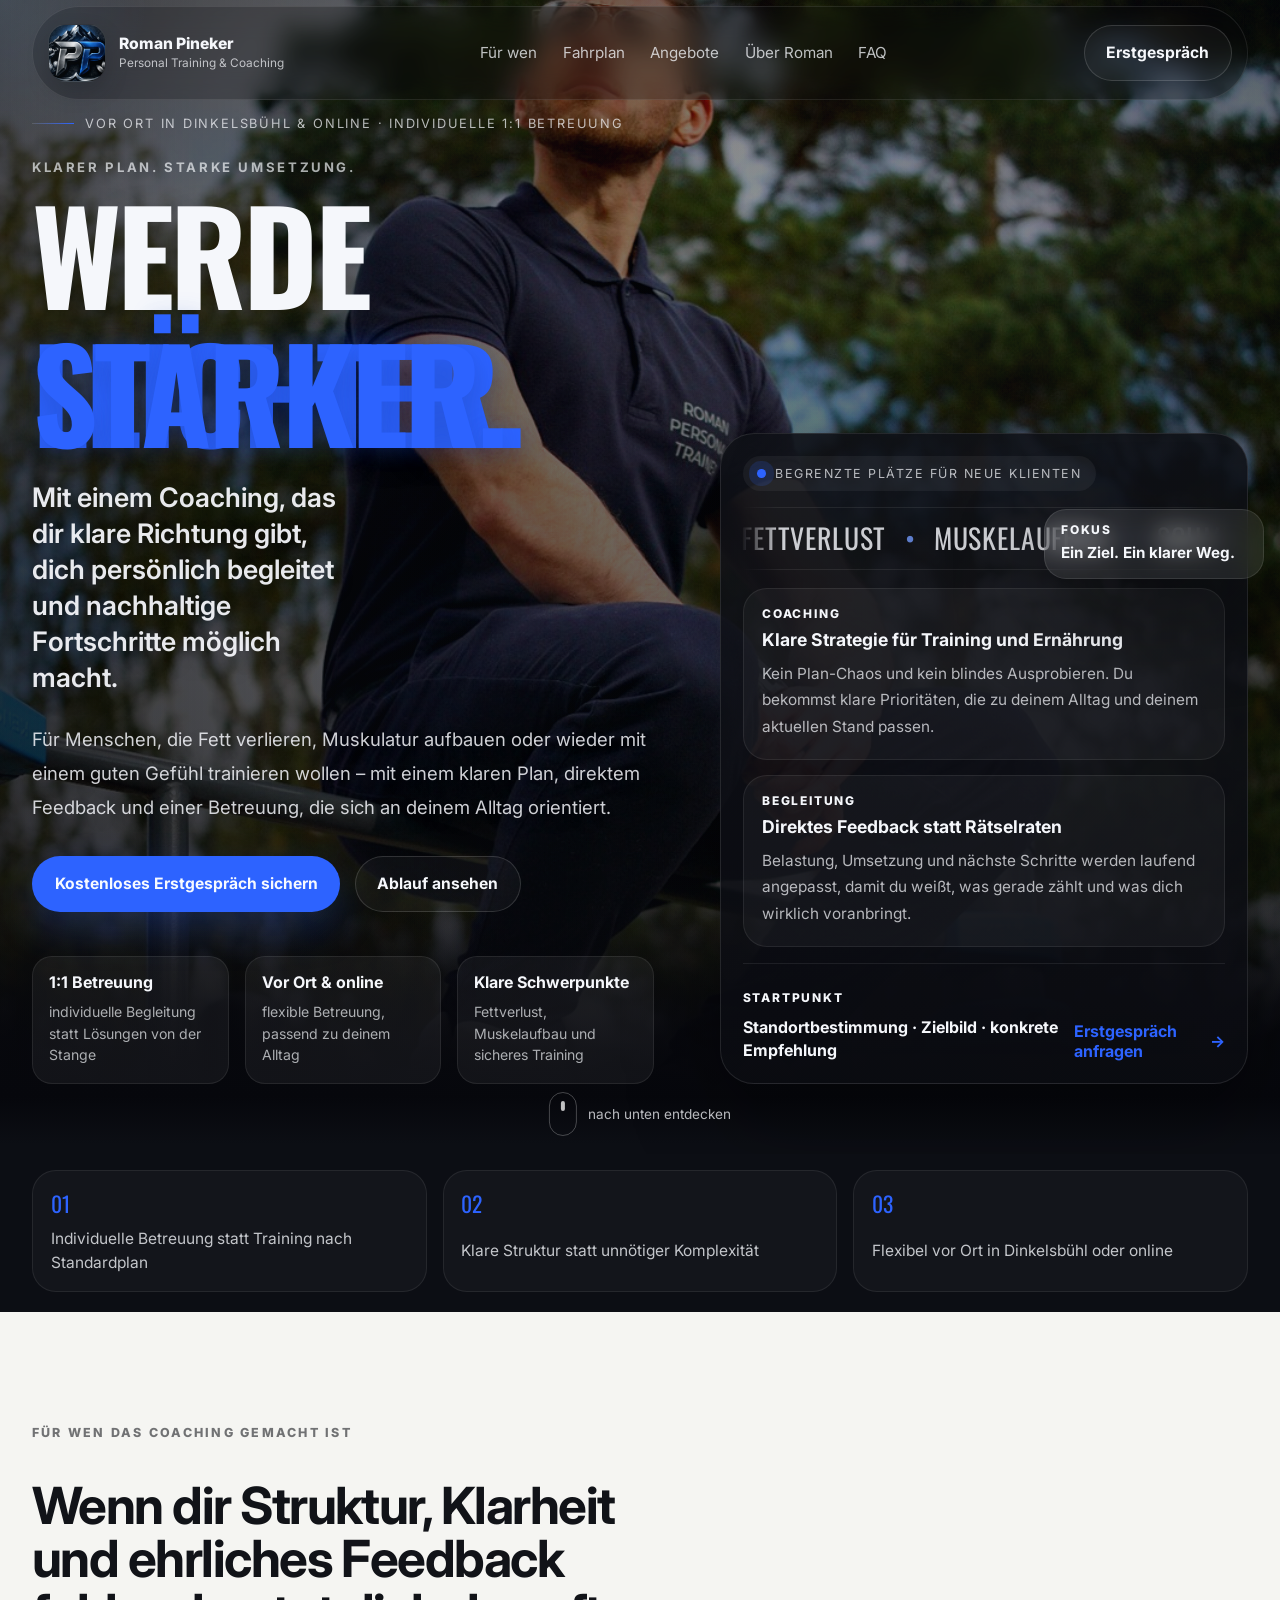
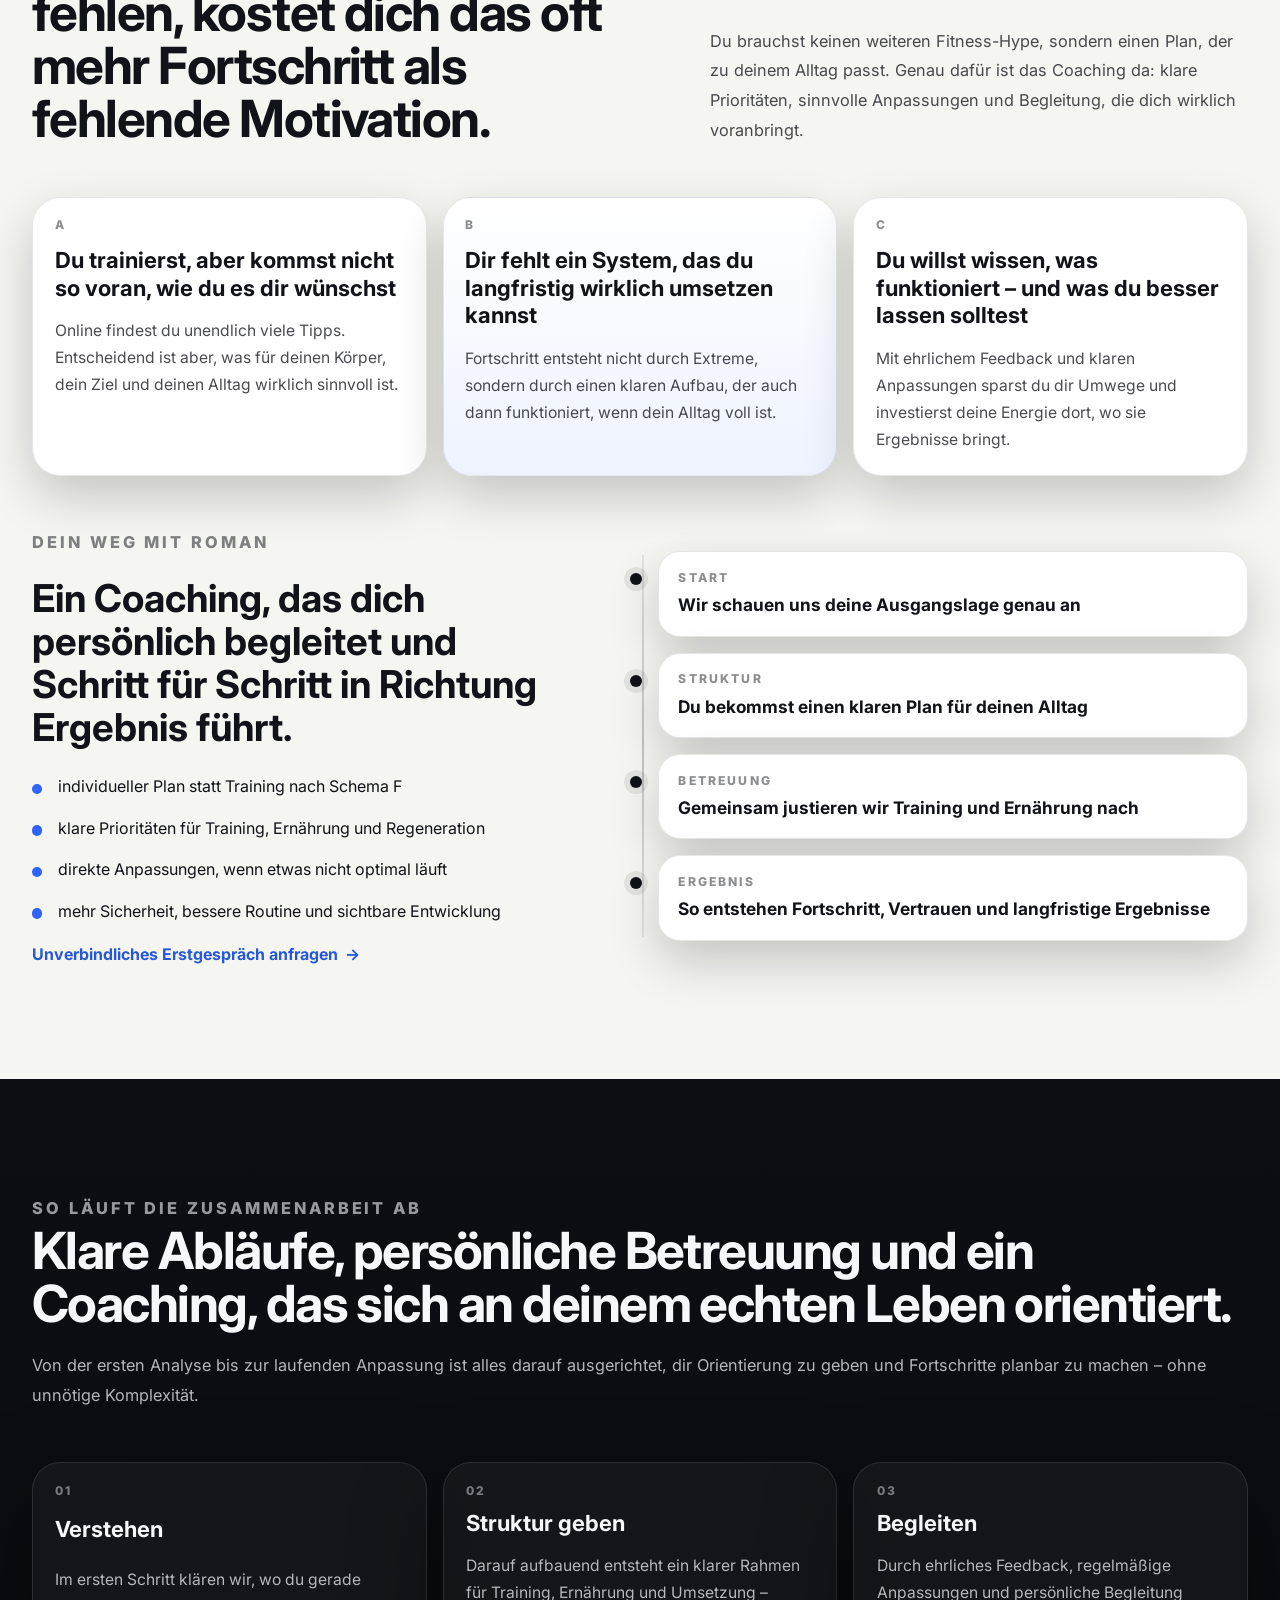
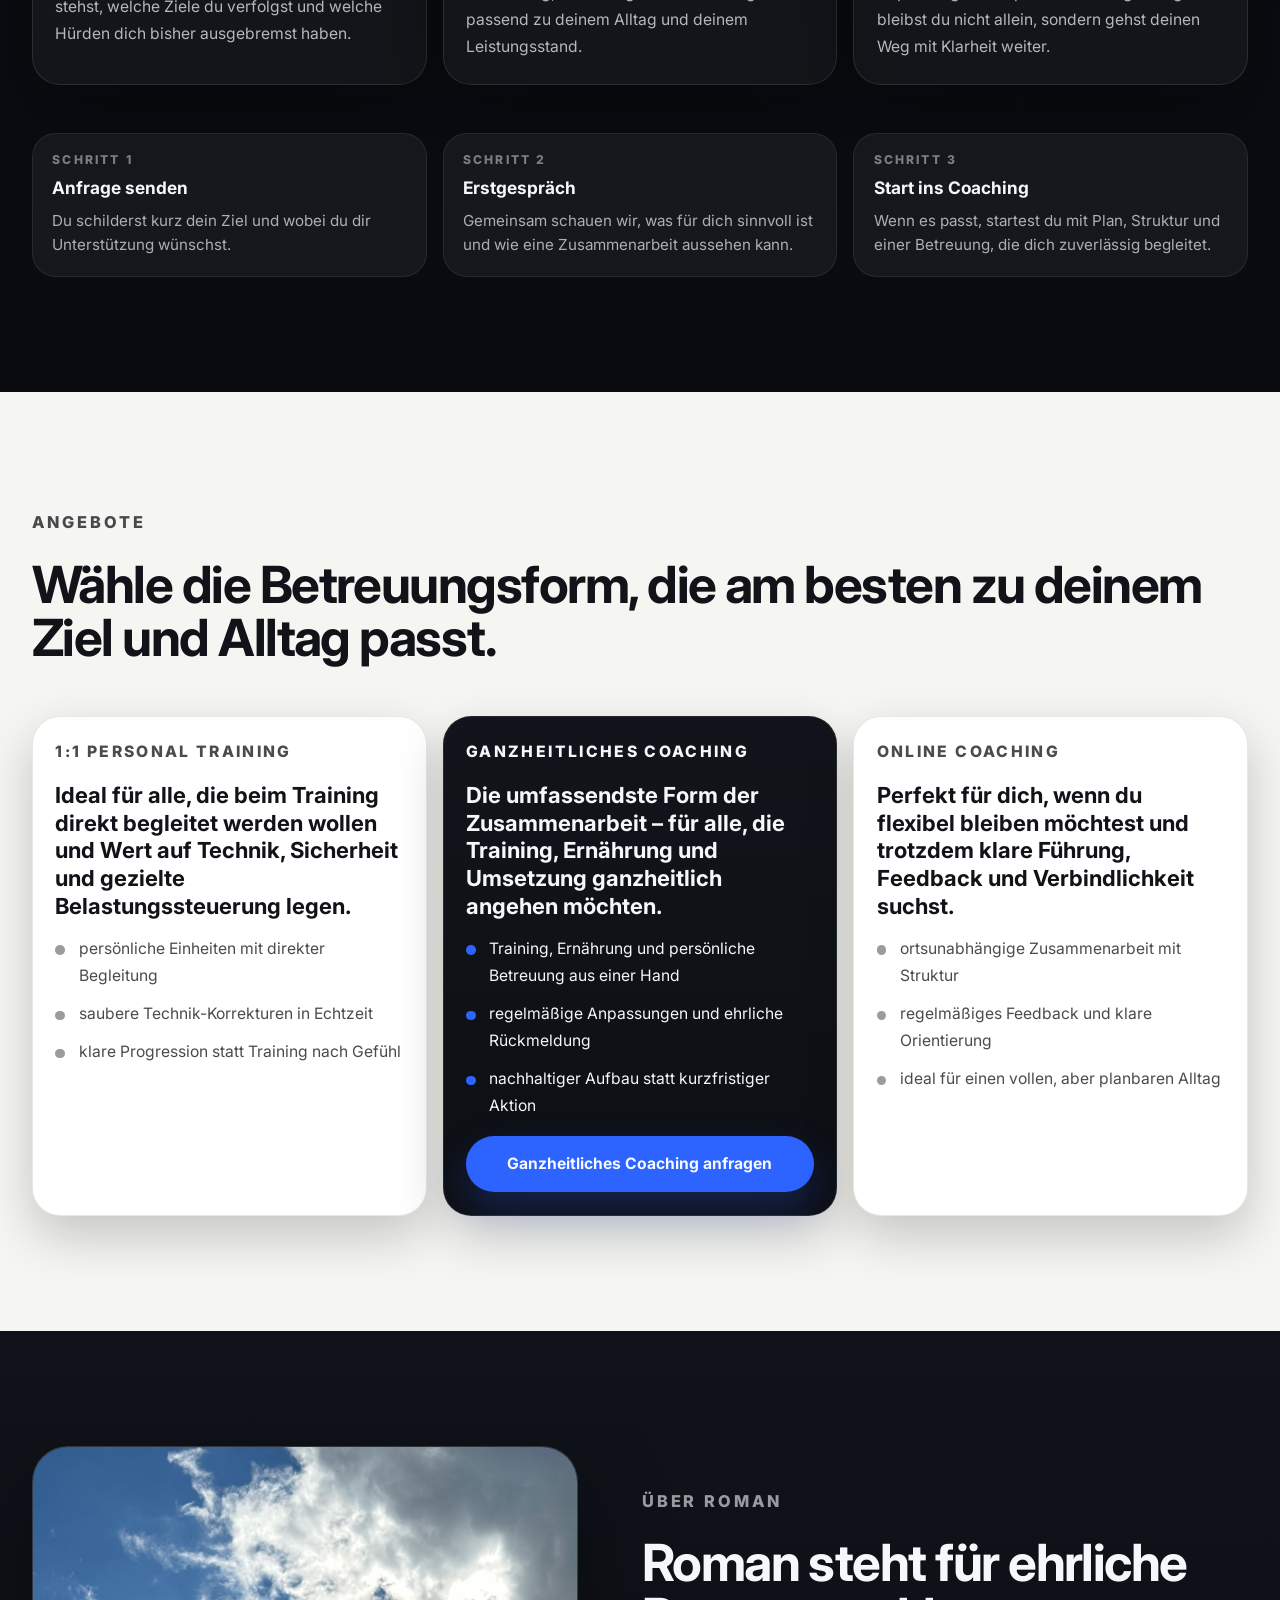
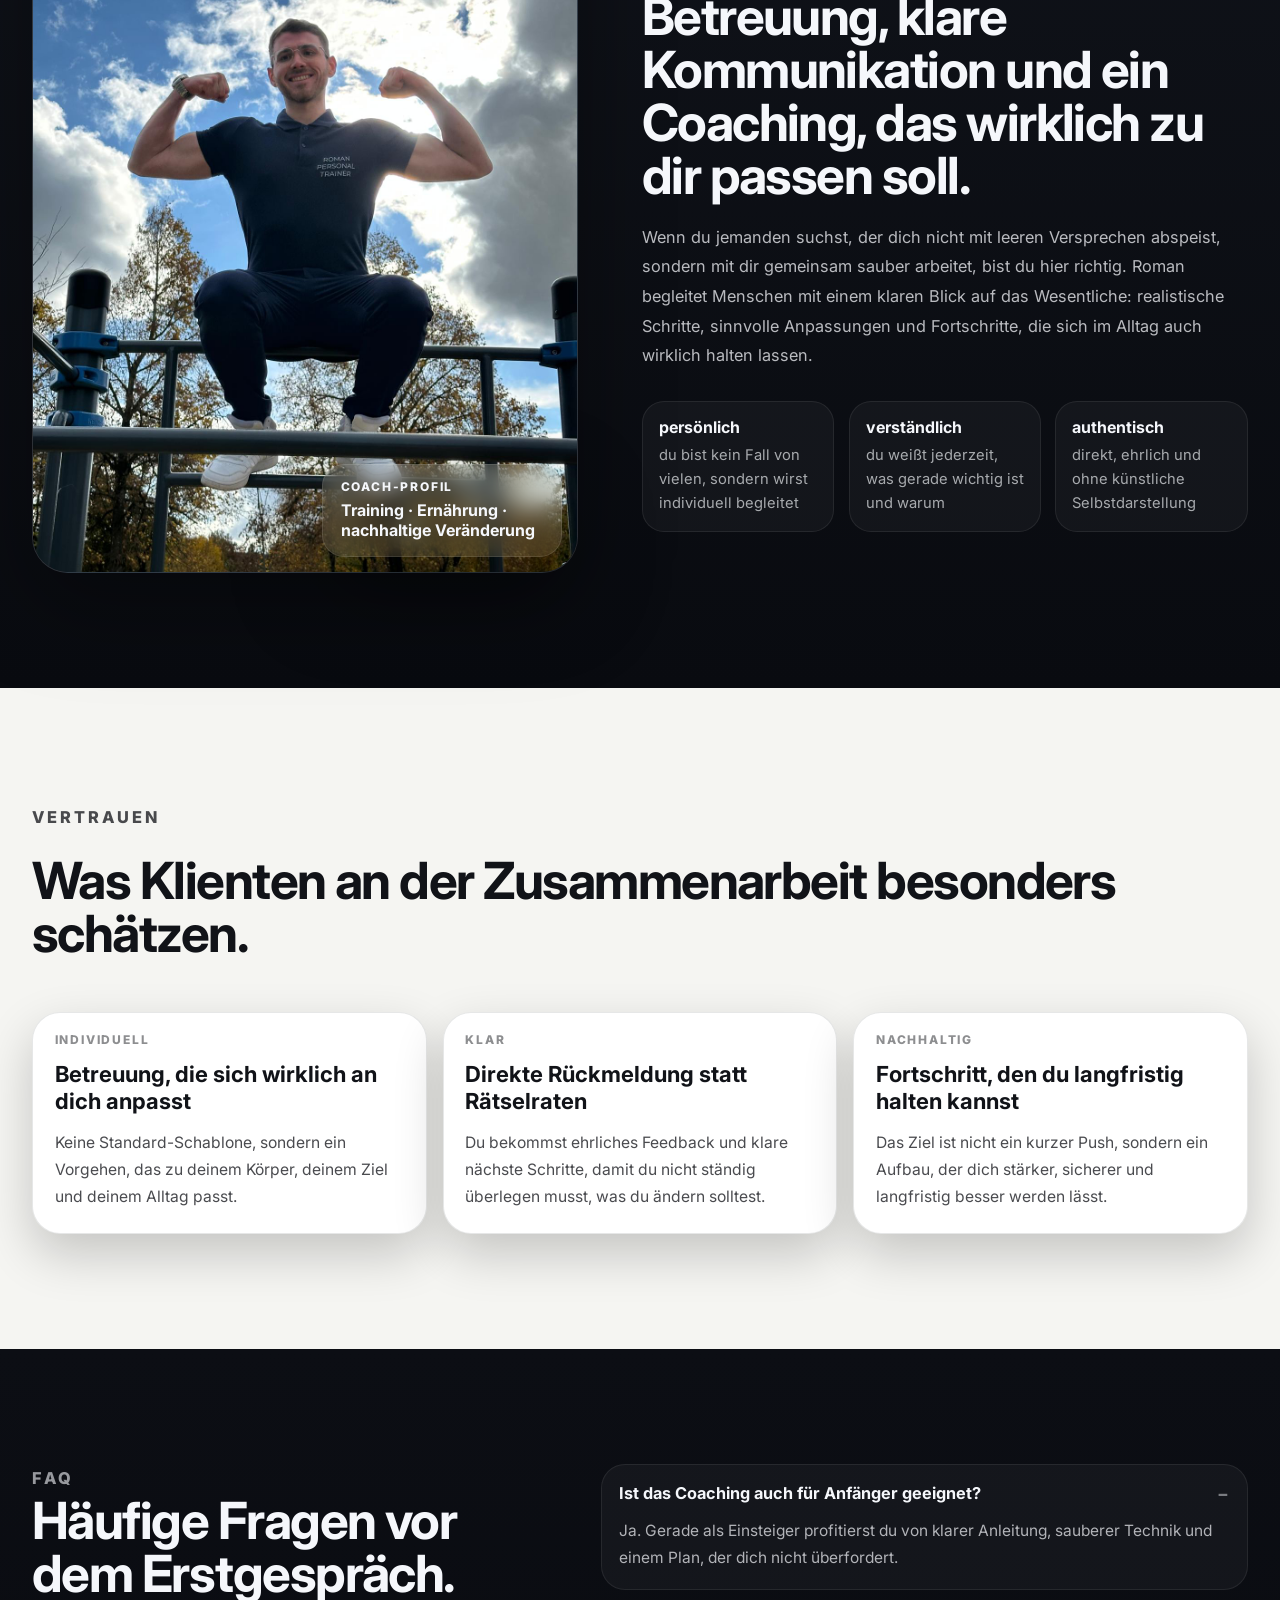
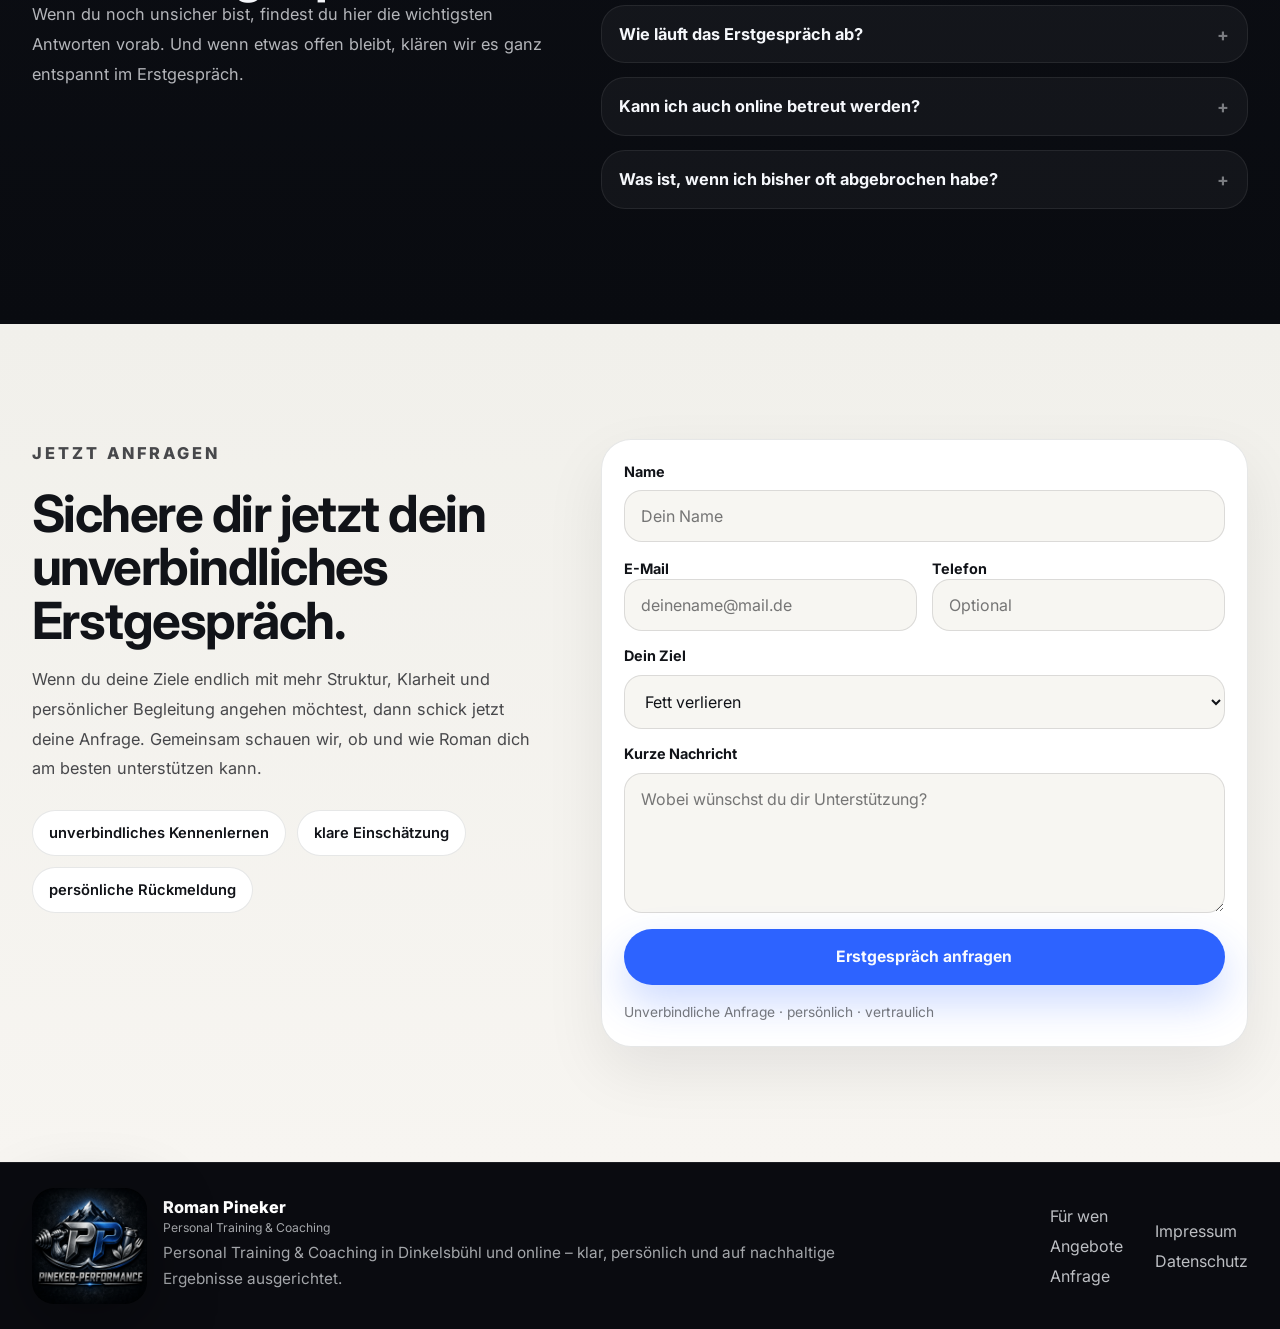
==== commit 48138408: "Add files via upload" ====
--- a/index.html
+++ b/index.html
@@ -11,12 +11,13 @@
   <link rel="preconnect" href="https://fonts.gstatic.com" crossorigin />
   <link href="https://fonts.googleapis.com/css2?family=Inter:wght@400;500;600;700;800;900&family=Oswald:wght@500;600;700&display=swap" rel="stylesheet" />
   <link rel="stylesheet" href="assets/css/style.css" />
+  <link rel="icon" type="image/webp" href="assets/img/pineker-performance-logo-icon.webp" />
 </head>
 <body>
   <div class="page-noise" aria-hidden="true"></div>
   <div class="cursor-orb" aria-hidden="true"></div>
   <div class="mobile-cta">
-    <a href="#bewerbung">Kostenloses Erstgespräch</a>
+    <a href="#bewerbung">Erstgespräch sichern</a>
   </div>
 
   <section class="hero-shell" id="top">
@@ -31,7 +32,7 @@
     <header class="site-header" aria-label="Top Navigation">
       <div class="shell header-shell">
         <a class="brand" href="#top" aria-label="Zur Startseite">
-          <span class="brand-mark">RP</span>
+          <span class="brand-mark brand-mark--logo"><img src="assets/img/pineker-performance-logo-icon.webp" alt="Pineker Performance Logo" /></span>
           <span class="brand-copy">
             <strong>Roman Pineker</strong>
             <small>Personal Training & Coaching</small>
@@ -39,7 +40,7 @@
         </a>
 
         <nav class="desktop-nav" aria-label="Hauptnavigation">
-          <a href="#resultate">Resultate</a>
+          <a href="#resultate">Für wen</a>
           <a href="#fahrplan">Fahrplan</a>
           <a href="#angebote">Angebote</a>
           <a href="#roman">Über Roman</a>
@@ -56,7 +57,7 @@
       </div>
 
       <div class="mobile-menu" id="mobileMenu" aria-hidden="true">
-        <a href="#resultate">Resultate</a>
+        <a href="#resultate">Für wen</a>
         <a href="#fahrplan">Fahrplan</a>
         <a href="#angebote">Angebote</a>
         <a href="#roman">Über Roman</a>
@@ -82,31 +83,31 @@
               <span class="type-word">stabiler.</span>
             </span>
           </h1>
-          <h2>Mit einem Coaching, das dich nicht motiviert anschiebt – sondern strukturiert zum Abschluss führt.</h2>
+          <h2>Mit einem Coaching, das dir klare Richtung gibt, dich persönlich begleitet und nachhaltige Fortschritte möglich macht.</h2>
         </div>
 
         <p class="hero-lead">
-          Für Menschen, die Fett verlieren, Muskulatur aufbauen oder wieder belastbar trainieren wollen –
-          mit einem klaren Fahrplan, direktem Feedback und einer Betreuung, die im Alltag wirklich funktioniert.
+          Für Menschen, die Fett verlieren, Muskulatur aufbauen oder wieder mit einem guten Gefühl trainieren wollen –
+          mit einem klaren Plan, direktem Feedback und einer Betreuung, die sich an deinem Alltag orientiert.
         </p>
 
         <div class="hero-actions">
           <a class="btn btn-primary" href="#bewerbung">Kostenloses Erstgespräch sichern</a>
-          <a class="btn btn-secondary" href="#fahrplan">Coaching ansehen</a>
+          <a class="btn btn-secondary" href="#fahrplan">Ablauf ansehen</a>
         </div>
 
         <div class="hero-proof">
           <article>
-            <strong>1:1</strong>
-            <span>persönliche Betreuung statt Standardplan</span>
-          </article>
-          <article>
-            <strong>Vor Ort + Online</strong>
-            <span>flexible Umsetzung passend zu deinem Alltag</span>
+            <strong>1:1 Betreuung</strong>
+            <span>individuelle Begleitung statt Lösungen von der Stange</span>
+          </article>
+          <article>
+            <strong>Vor Ort & online</strong>
+            <span>flexible Betreuung, passend zu deinem Alltag</span>
           </article>
           <article>
             <strong>Klare Schwerpunkte</strong>
-            <span>Fettverlust, Muskelaufbau, schmerzfreie Bewegung</span>
+            <span>Fettverlust, Muskelaufbau und sicheres Training</span>
           </article>
         </div>
       </div>
@@ -133,12 +134,12 @@
 
           <div class="stage-matrix">
             <article>
-              <small>Strategie</small>
-              <strong>Training & Ernährung mit System</strong>
+              <small>Coaching</small>
+              <strong>Klare Strategie für Training und Ernährung</strong>
               <p>Kein Plan-Chaos und kein blindes Ausprobieren. Du bekommst klare Prioritäten, die zu deinem Alltag und deinem aktuellen Stand passen.</p>
             </article>
             <article>
-              <small>Betreuung</small>
+              <small>Begleitung</small>
               <strong>Direktes Feedback statt Rätselraten</strong>
               <p>Belastung, Umsetzung und nächste Schritte werden laufend angepasst, damit du weißt, was gerade zählt und was dich wirklich voranbringt.</p>
             </article>
@@ -147,9 +148,9 @@
           <div class="stage-cta-row">
             <div>
               <p class="mini-eyebrow">Startpunkt</p>
-              <strong>Analyse · Zielbild · klarer nächster Schritt</strong>
+              <strong>Standortbestimmung · Zielbild · konkrete Empfehlung</strong>
             </div>
-            <a class="inline-link" href="#bewerbung">Anfrage starten</a>
+            <a class="inline-link" href="#bewerbung">Erstgespräch anfragen</a>
           </div>
         </div>
 
@@ -171,27 +172,27 @@
       <div class="shell signal-grid reveal">
         <div>
           <span>01</span>
-          <p>Eine Haupt-CTA statt zehn Richtungen</p>
+          <p>Individuelle Betreuung statt Training nach Standardplan</p>
         </div>
         <div>
           <span>02</span>
-          <p>Starke Vertrauenssignale direkt im oberen Bereich</p>
+          <p>Klare Struktur statt unnötiger Komplexität</p>
         </div>
         <div>
           <span>03</span>
-          <p>Mobile sauber, klar und direkt bedienbar</p>
+          <p>Flexibel vor Ort in Dinkelsbühl oder online</p>
         </div>
       </div>
     </section>
 
     <section class="section section-light" id="resultate">
       <div class="shell editorial-head reveal">
-        <p class="section-tag">RESULTATE STATT VERWIRRUNG</p>
+        <p class="section-tag">FÜR WEN DAS COACHING GEMACHT IST</p>
         <div class="editorial-grid">
-          <h2>Viele scheitern nicht an Disziplin – sondern an unklaren nächsten Schritten.</h2>
+          <h2>Wenn dir Struktur, Klarheit und ehrliches Feedback fehlen, kostet dich das oft mehr Fortschritt als fehlende Motivation.</h2>
           <p>
-            Genau deshalb führt die neue Seite nicht über endlose Erklärungen, sondern über eine saubere Reihenfolge:
-            Problem verstehen, Lösung glaubwürdig zeigen, Vertrauen aufbauen und dann konsequent zur Anfrage führen.
+            Du brauchst keinen weiteren Fitness-Hype, sondern einen Plan, der zu deinem Alltag passt.
+            Genau dafür ist das Coaching da: klare Prioritäten, sinnvolle Anpassungen und Begleitung, die dich wirklich voranbringt.
           </p>
         </div>
       </div>
@@ -199,51 +200,51 @@
       <div class="shell result-cards">
         <article class="result-card reveal">
           <span class="card-index">A</span>
-          <h3>Zu viel Input, zu wenig Klarheit</h3>
-          <p>Trainingspläne, Reels, Tipps und Halbwissen helfen wenig, wenn niemand sie sauber auf deine Situation runterbricht.</p>
+          <h3>Du trainierst, aber kommst nicht so voran, wie du es dir wünschst</h3>
+          <p>Online findest du unendlich viele Tipps. Entscheidend ist aber, was für deinen Körper, dein Ziel und deinen Alltag wirklich sinnvoll ist.</p>
         </article>
         <article class="result-card reveal delay-1 accent-card">
           <span class="card-index">B</span>
-          <h3>Kein System für Alltag und Fortschritt</h3>
-          <p>Wenn Stress, Arbeit und Termine dazwischenfunken, braucht es ein Coaching, das realistisch aufgebaut ist – nicht nur motivierend klingt.</p>
+          <h3>Dir fehlt ein System, das du langfristig wirklich umsetzen kannst</h3>
+          <p>Fortschritt entsteht nicht durch Extreme, sondern durch einen klaren Aufbau, der auch dann funktioniert, wenn dein Alltag voll ist.</p>
         </article>
         <article class="result-card reveal delay-2">
           <span class="card-index">C</span>
-          <h3>Unsicherheit statt ehrlichem Feedback</h3>
-          <p>Ohne klare Rückmeldung weißt du oft nicht, ob dein Training dich wirklich voranbringt oder nur beschäftigt.</p>
+          <h3>Du willst wissen, was funktioniert – und was du besser lassen solltest</h3>
+          <p>Mit ehrlichem Feedback und klaren Anpassungen sparst du dir Umwege und investierst deine Energie dort, wo sie Ergebnisse bringt.</p>
         </article>
       </div>
 
       <div class="shell transformation-layout">
         <div class="transformation-copy reveal">
-          <p class="section-tag muted">WAS DU STATT DESSEN BEKOMMST</p>
-          <h3>Ein Coaching, das Ordnung reinbringt und Fortschritt planbar macht.</h3>
+          <p class="section-tag muted">DEIN WEG MIT ROMAN</p>
+          <h3>Ein Coaching, das dich persönlich begleitet und Schritt für Schritt in Richtung Ergebnis führt.</h3>
           <ul class="benefit-list">
-            <li>Persönliche Strategie statt starrer Standardlösung</li>
-            <li>Klare Prioritäten für Training, Ernährung und Umsetzung</li>
-            <li>Direkte Anpassungen statt ewigem Probieren</li>
-            <li>Messbare Entwicklung statt vagem Hoffen</li>
+            <li>individueller Plan statt Training nach Schema F</li>
+            <li>klare Prioritäten für Training, Ernährung und Regeneration</li>
+            <li>direkte Anpassungen, wenn etwas nicht optimal läuft</li>
+            <li>mehr Sicherheit, bessere Routine und sichtbare Entwicklung</li>
           </ul>
-          <a class="text-link" href="#bewerbung">Jetzt in ein Erstgespräch gehen</a>
+          <a class="text-link" href="#bewerbung">Unverbindliches Erstgespräch anfragen</a>
         </div>
 
         <div class="transformation-strip reveal delay-1">
           <div class="strip-line"></div>
           <article>
             <small>START</small>
-            <strong>Analyse deiner Ausgangslage</strong>
+            <strong>Wir schauen uns deine Ausgangslage genau an</strong>
           </article>
           <article>
             <small>STRUKTUR</small>
-            <strong>Plan, der in dein Leben passt</strong>
+            <strong>Du bekommst einen klaren Plan für deinen Alltag</strong>
           </article>
           <article>
             <small>BETREUUNG</small>
-            <strong>Feedback, Kontrolle, Anpassung</strong>
+            <strong>Gemeinsam justieren wir Training und Ernährung nach</strong>
           </article>
           <article>
             <small>ERGEBNIS</small>
-            <strong>Mehr Form, Kraft, Sicherheit und Routine</strong>
+            <strong>So entstehen Fortschritt, Vertrauen und langfristige Ergebnisse</strong>
           </article>
         </div>
       </div>
@@ -252,12 +253,12 @@
     <section class="section section-dark framework-section" id="fahrplan">
       <div class="shell framework-top reveal">
         <div>
-          <p class="section-tag light">DER FAHRPLAN</p>
-          <h2>Die Seite sieht nicht nur gut aus – sie verkauft logisch.</h2>
+          <p class="section-tag light">SO LÄUFT DIE ZUSAMMENARBEIT AB</p>
+          <h2>Klare Abläufe, persönliche Betreuung und ein Coaching, das sich an deinem echten Leben orientiert.</h2>
         </div>
         <p>
-          Jeder Abschnitt hat hier eine klare Aufgabe im Funnel: Aufmerksamkeit, Vertrauen, Qualifizierung,
-          Einwandbehandlung und dann eine sichtbare, leichte Entscheidung für das Erstgespräch.
+          Von der ersten Analyse bis zur laufenden Anpassung ist alles darauf ausgerichtet,
+          dir Orientierung zu geben und Fortschritte planbar zu machen – ohne unnötige Komplexität.
         </p>
       </div>
 
@@ -265,23 +266,23 @@
         <article class="framework-card reveal">
           <div class="framework-head">
             <span>01</span>
-            <h3>Anziehen</h3>
-          </div>
-          <p>Ein Fullwidth-Hero mit integriertem Header, starkem Bildraum und klarer Outcome-Kommunikation holt Besucher sofort emotional ab.</p>
+            <h3>Verstehen</h3>
+          </div>
+          <p>Im ersten Schritt klären wir, wo du gerade stehst, welche Ziele du verfolgst und welche Hürden dich bisher ausgebremst haben.</p>
         </article>
         <article class="framework-card reveal delay-1">
           <div class="framework-head">
             <span>02</span>
-            <h3>Überzeugen</h3>
-          </div>
-          <p>Die mittleren Sektionen zeigen Probleme, Resultate, Struktur und konkrete Angebotslogik – ohne unruhig oder beliebig zu werden.</p>
+            <h3>Struktur geben</h3>
+          </div>
+          <p>Darauf aufbauend entsteht ein klarer Rahmen für Training, Ernährung und Umsetzung – passend zu deinem Alltag und deinem Leistungsstand.</p>
         </article>
         <article class="framework-card reveal delay-2">
           <div class="framework-head">
             <span>03</span>
-            <h3>Abschließen</h3>
-          </div>
-          <p>FAQ, Vertrauensbausteine, ein reduziertes Formular und mehrfach wiederholte CTA-Punkte senken Hürden und führen sauber zum Kontakt.</p>
+            <h3>Begleiten</h3>
+          </div>
+          <p>Durch ehrliches Feedback, regelmäßige Anpassungen und persönliche Begleitung bleibst du nicht allein, sondern gehst deinen Weg mit Klarheit weiter.</p>
         </article>
       </div>
 
@@ -289,17 +290,17 @@
         <article>
           <small>Schritt 1</small>
           <strong>Anfrage senden</strong>
-          <p>kurze Infos zu Ziel, Ausgangslage und Wunsch nach Unterstützung</p>
+          <p>Du schilderst kurz dein Ziel und wobei du dir Unterstützung wünschst.</p>
         </article>
         <article>
           <small>Schritt 2</small>
           <strong>Erstgespräch</strong>
-          <p>klären, wo du stehst, was sinnvoll ist und ob es fachlich passt</p>
+          <p>Gemeinsam schauen wir, was für dich sinnvoll ist und wie eine Zusammenarbeit aussehen kann.</p>
         </article>
         <article>
           <small>Schritt 3</small>
           <strong>Start ins Coaching</strong>
-          <p>mit Plan, Struktur, Betreuung und sauberen nächsten Schritten</p>
+          <p>Wenn es passt, startest du mit Plan, Struktur und einer Betreuung, die dich zuverlässig begleitet.</p>
         </article>
       </div>
     </section>
@@ -307,38 +308,38 @@
     <section class="section section-light" id="angebote">
       <div class="shell offer-head reveal">
         <p class="section-tag">ANGEBOTE</p>
-        <h2>So kann die Zusammenarbeit aufgebaut sein.</h2>
+        <h2>Wähle die Betreuungsform, die am besten zu deinem Ziel und Alltag passt.</h2>
       </div>
 
       <div class="shell offer-layout">
         <article class="offer-panel reveal">
           <p class="offer-label">1:1 Personal Training</p>
-          <h3>Für Menschen, die direkt begleitet trainieren und Technik, Belastung und Sicherheit professionell steuern lassen wollen.</h3>
+          <h3>Ideal für alle, die beim Training direkt begleitet werden wollen und Wert auf Technik, Sicherheit und gezielte Belastungssteuerung legen.</h3>
           <ul>
-            <li>Persönliche Einheiten vor Ort</li>
-            <li>saubere Technik-Korrekturen</li>
-            <li>klare Progression statt planlosem Training</li>
+            <li>persönliche Einheiten mit direkter Begleitung</li>
+            <li>saubere Technik-Korrekturen in Echtzeit</li>
+            <li>klare Progression statt Training nach Gefühl</li>
           </ul>
         </article>
 
         <article class="offer-panel highlight reveal delay-1">
           <p class="offer-label">Ganzheitliches Coaching</p>
-          <h3>Die stärkste Funnel-Option: Training, Ernährung und Betreuung als klar geführtes System.</h3>
+          <h3>Die umfassendste Form der Zusammenarbeit – für alle, die Training, Ernährung und Umsetzung ganzheitlich angehen möchten.</h3>
           <ul>
-            <li>Training + Ernährung + Betreuung</li>
-            <li>regelmäßige Anpassungen und direkte Rückmeldung</li>
-            <li>stabiler Aufbau für nachhaltige Veränderung</li>
+            <li>Training, Ernährung und persönliche Betreuung aus einer Hand</li>
+            <li>regelmäßige Anpassungen und ehrliche Rückmeldung</li>
+            <li>nachhaltiger Aufbau statt kurzfristiger Aktion</li>
           </ul>
-          <a class="btn btn-primary" href="#bewerbung">Diese Betreuung anfragen</a>
+          <a class="btn btn-primary" href="#bewerbung">Ganzheitliches Coaching anfragen</a>
         </article>
 
         <article class="offer-panel reveal delay-2">
           <p class="offer-label">Online Coaching</p>
-          <h3>Für alle, die flexible Betreuung möchten, aber trotzdem einen klaren, professionellen Rahmen brauchen.</h3>
+          <h3>Perfekt für dich, wenn du flexibel bleiben möchtest und trotzdem klare Führung, Feedback und Verbindlichkeit suchst.</h3>
           <ul>
-            <li>ortsunabhängige Zusammenarbeit</li>
-            <li>Feedback, Struktur und regelmäßige Kontrolle</li>
-            <li>optimal für volle Wochen und planbaren Alltag</li>
+            <li>ortsunabhängige Zusammenarbeit mit Struktur</li>
+            <li>regelmäßiges Feedback und klare Orientierung</li>
+            <li>ideal für einen vollen, aber planbaren Alltag</li>
           </ul>
         </article>
       </div>
@@ -348,34 +349,34 @@
       <div class="shell portrait-layout">
         <div class="portrait-visual reveal">
           <div class="portrait-frame">
-            <img src="assets/img/coach-placeholder.svg" alt="Platzhalter für ein Portrait von Roman Pineker" />
+            <img src="assets/img/roman-about.jpg" alt="Roman Pineker auf einem Outdoor-Fitnesspark" />
           </div>
           <div class="portrait-badge magnetic-card">
             <small>Coach-Profil</small>
-            <strong>Sport · Ernährung · Rehabilitation</strong>
+            <strong>Training · Ernährung · nachhaltige Veränderung</strong>
           </div>
         </div>
 
         <div class="portrait-copy reveal delay-1">
           <p class="section-tag light">ÜBER ROMAN</p>
-          <h2>Persönlich, klar und glaubwürdig – ohne weichgespültes Fitness-Marketing.</h2>
+          <h2>Roman steht für ehrliche Betreuung, klare Kommunikation und ein Coaching, das wirklich zu dir passen soll.</h2>
           <p>
-            Roman verbindet eigene Erfahrung, fachliche Nähe zu Training, Ernährung und Rehabilitation sowie eine direkte,
-            ehrliche Art in der Betreuung. Genau das macht ihn für Menschen interessant, die keinen Show-Act suchen,
-            sondern eine saubere Zusammenarbeit mit echtem Fortschritt.
+            Wenn du jemanden suchst, der dich nicht mit leeren Versprechen abspeist, sondern mit dir gemeinsam sauber arbeitet,
+            bist du hier richtig. Roman begleitet Menschen mit einem klaren Blick auf das Wesentliche: realistische Schritte,
+            sinnvolle Anpassungen und Fortschritte, die sich im Alltag auch wirklich halten lassen.
           </p>
           <div class="portrait-stats">
             <article>
               <strong>persönlich</strong>
-              <span>keine anonyme Massenbetreuung</span>
+              <span>du bist kein Fall von vielen, sondern wirst individuell begleitet</span>
             </article>
             <article>
-              <strong>klar</strong>
-              <span>verständliche Schritte statt Fitness-Blabla</span>
+              <strong>verständlich</strong>
+              <span>du weißt jederzeit, was gerade wichtig ist und warum</span>
             </article>
             <article>
-              <strong>nahbar</strong>
-              <span>authentisch statt künstlich aufgesetzt</span>
+              <strong>authentisch</strong>
+              <span>direkt, ehrlich und ohne künstliche Selbstdarstellung</span>
             </article>
           </div>
         </div>
@@ -385,24 +386,24 @@
     <section class="section section-light proof-section">
       <div class="shell proof-head reveal">
         <p class="section-tag">VERTRAUEN</p>
-        <h2>Hier gehören später echte Beweise rein, die den Abschluss nochmal leichter machen.</h2>
+        <h2>Was Klienten an der Zusammenarbeit besonders schätzen.</h2>
       </div>
 
       <div class="shell proof-grid">
         <article class="proof-card reveal">
-          <small>Vorher / Nachher</small>
-          <strong>Transformationen mit echten Bildern und kurzen Storys</strong>
-          <p>Ideal direkt mit Ausgangslage, Zeitrahmen und spürbarem Ergebnis.</p>
+          <small>INDIVIDUELL</small>
+          <strong>Betreuung, die sich wirklich an dich anpasst</strong>
+          <p>Keine Standard-Schablone, sondern ein Vorgehen, das zu deinem Körper, deinem Ziel und deinem Alltag passt.</p>
         </article>
         <article class="proof-card reveal delay-1">
-          <small>Kundenstimmen</small>
-          <strong>2–4 kurze Testimonials mit klaren Aussagen</strong>
-          <p>Zum Beispiel: Alltag leichter, Schmerzen reduziert, Gewicht verloren, Training sicherer.</p>
+          <small>KLAR</small>
+          <strong>Direkte Rückmeldung statt Rätselraten</strong>
+          <p>Du bekommst ehrliches Feedback und klare nächste Schritte, damit du nicht ständig überlegen musst, was du ändern solltest.</p>
         </article>
         <article class="proof-card reveal delay-2">
-          <small>Einblicke</small>
-          <strong>Training, Coaching-App, Checks, Betreuung</strong>
-          <p>Kurze Clips oder Bilder aus der Zusammenarbeit geben der Seite zusätzliche Glaubwürdigkeit.</p>
+          <small>NACHHALTIG</small>
+          <strong>Fortschritt, den du langfristig halten kannst</strong>
+          <p>Das Ziel ist nicht ein kurzer Push, sondern ein Aufbau, der dich stärker, sicherer und langfristig besser werden lässt.</p>
         </article>
       </div>
     </section>
@@ -411,29 +412,29 @@
       <div class="shell faq-layout">
         <div class="faq-copy reveal">
           <p class="section-tag light">FAQ</p>
-          <h2>Einwände direkt sauber mitnehmen.</h2>
+          <h2>Häufige Fragen vor dem Erstgespräch.</h2>
           <p>
-            Gute Coaching-Seiten nehmen Unsicherheiten weg, bevor der Besucher abspringt.
-            Deshalb sitzt der FAQ-Bereich direkt vor der Anfrage und räumt Hürden aus dem Weg.
+            Wenn du noch unsicher bist, findest du hier die wichtigsten Antworten vorab.
+            Und wenn etwas offen bleibt, klären wir es ganz entspannt im Erstgespräch.
           </p>
         </div>
 
         <div class="faq-list reveal delay-1">
           <details open>
             <summary>Ist das Coaching auch für Anfänger geeignet?</summary>
-            <p>Ja. Gerade wenn dir Struktur, Technik-Sicherheit oder ein realistischer Plan fehlen, ist persönliche Begleitung besonders wertvoll.</p>
+            <p>Ja. Gerade als Einsteiger profitierst du von klarer Anleitung, sauberer Technik und einem Plan, der dich nicht überfordert.</p>
           </details>
           <details>
             <summary>Wie läuft das Erstgespräch ab?</summary>
-            <p>Ihr besprecht Ziel, Ausgangslage, Hindernisse und ob eine Zusammenarbeit fachlich und menschlich sinnvoll passt.</p>
+            <p>Wir sprechen über dein Ziel, deine aktuelle Situation und darüber, wie eine sinnvolle Zusammenarbeit für dich aussehen könnte.</p>
           </details>
           <details>
             <summary>Kann ich auch online betreut werden?</summary>
-            <p>Ja. Die Seite ist so aufgebaut, dass Roman sowohl Vor-Ort- als auch Online-Betreuung glaubwürdig und klar kommunizieren kann.</p>
+            <p>Ja. Roman bietet sowohl Betreuung vor Ort in Dinkelsbühl als auch Online Coaching an – je nachdem, was besser zu dir passt.</p>
           </details>
           <details>
             <summary>Was ist, wenn ich bisher oft abgebrochen habe?</summary>
-            <p>Genau dann braucht es meist keinen härteren Plan, sondern einen besseren Aufbau. Darauf ist das Coaching ausgerichtet.</p>
+            <p>Dann bist du nicht allein. Oft fehlt nicht der Wille, sondern ein realistischer Aufbau. Genau hier setzt das Coaching an.</p>
           </details>
         </div>
       </div>
@@ -443,15 +444,15 @@
       <div class="shell apply-layout">
         <div class="apply-copy reveal">
           <p class="section-tag">JETZT ANFRAGEN</p>
-          <h2>Mach den nächsten Schritt und prüfe, ob Romans Coaching zu dir passt.</h2>
+          <h2>Sichere dir jetzt dein unverbindliches Erstgespräch.</h2>
           <p>
-            Die Seite endet bewusst nicht offen, sondern mit einer klaren Handlungsaufforderung.
-            Wer bis hier scrollt, braucht keinen weiteren Informationsblock – sondern einen einfachen nächsten Schritt.
+            Wenn du deine Ziele endlich mit mehr Struktur, Klarheit und persönlicher Begleitung angehen möchtest,
+            dann schick jetzt deine Anfrage. Gemeinsam schauen wir, ob und wie Roman dich am besten unterstützen kann.
           </p>
           <div class="apply-checks">
-            <span>kostenloses Erstgespräch</span>
-            <span>kurze Anfrage</span>
-            <span>klare Rückmeldung</span>
+            <span>unverbindliches Kennenlernen</span>
+            <span>klare Einschätzung</span>
+            <span>persönliche Rückmeldung</span>
           </div>
         </div>
 
@@ -483,8 +484,8 @@
             <label for="message">Kurze Nachricht</label>
             <textarea id="message" name="message" rows="5" placeholder="Wobei wünschst du dir Unterstützung?"></textarea>
           </div>
-          <button class="btn btn-primary btn-full" type="submit">Anfrage absenden</button>
-          <p class="form-note">Platzhalter-Formular – hier später echte Formularlogik oder Calendly/WhatsApp anbinden.</p>
+          <button class="btn btn-primary btn-full" type="submit">Erstgespräch anfragen</button>
+          <p class="form-note">Unverbindliche Anfrage · persönlich · vertraulich</p>
         </form>
       </div>
     </section>
@@ -492,19 +493,19 @@
 
   <footer class="site-footer">
     <div class="shell footer-shell">
-      <div>
-        <a class="brand footer-brand" href="#top">
-          <span class="brand-mark">RP</span>
-          <span class="brand-copy">
-            <strong>Roman Pineker</strong>
-            <small>Personal Training & Coaching</small>
-          </span>
+      <div class="footer-brand-block">
+        <a class="footer-logo-link" href="#top" aria-label="Zur Startseite">
+          <img class="footer-logo" src="assets/img/pineker-performance-logo.webp" alt="Pineker Performance Logo" />
         </a>
-        <p>Premium Web-Konzept für einen klareren, moderneren und verkaufsstärkeren Coaching-Auftritt.</p>
+        <div class="footer-brand-meta">
+          <strong>Roman Pineker</strong>
+          <small>Personal Training & Coaching</small>
+        </div>
+        <p>Personal Training & Coaching in Dinkelsbühl und online – klar, persönlich und auf nachhaltige Ergebnisse ausgerichtet.</p>
       </div>
 
       <div class="footer-links">
-        <a href="#resultate">Resultate</a>
+        <a href="#resultate">Für wen</a>
         <a href="#angebote">Angebote</a>
         <a href="#bewerbung">Anfrage</a>
       </div>
--- a/assets/css/style.css
+++ b/assets/css/style.css
@@ -11,8 +11,8 @@
   --text-inverse-soft: rgba(245, 247, 251, 0.72);
   --line: rgba(255, 255, 255, 0.11);
   --line-dark: rgba(17, 19, 24, 0.1);
-  --accent: #d9ff63;
-  --accent-2: #7ec8ff;
+  --accent: #2d63ff;
+  --accent-2: #69a7ff;
   --danger: #ff9070;
   --shadow-xl: 0 32px 90px rgba(0, 0, 0, 0.35);
   --shadow-lg: 0 20px 50px rgba(0, 0, 0, 0.2);
@@ -106,7 +106,7 @@
   padding-bottom: 1.2rem;
   background:
     linear-gradient(180deg, rgba(7, 8, 12, .76) 0%, rgba(7, 8, 12, .66) 38%, rgba(7, 8, 12, .94) 100%),
-    linear-gradient(120deg, rgba(126, 200, 255, .08), rgba(217, 255, 99, .06) 50%, rgba(255, 144, 112, .06));
+    linear-gradient(120deg, rgba(126, 200, 255, .08), rgba(45, 99, 255, .08) 50%, rgba(255, 144, 112, .06));
   color: var(--text-inverse);
   isolation: isolate;
   box-shadow: inset 0 -56px 88px rgba(12, 14, 20, .88);
@@ -137,7 +137,7 @@
   inset: 0;
   background:
     radial-gradient(circle at 15% 20%, rgba(126, 200, 255, .16), transparent 28%),
-    radial-gradient(circle at 82% 18%, rgba(217, 255, 99, .12), transparent 20%),
+    radial-gradient(circle at 82% 18%, rgba(45, 99, 255, .16), transparent 20%),
     radial-gradient(circle at 50% 100%, rgba(255, 144, 112, .12), transparent 25%);
   z-index: 0;
 }
@@ -189,8 +189,8 @@
   display: flex;
   align-items: center;
   justify-content: space-between;
-  gap: 1rem;
-  padding: .85rem 1rem;
+  gap: .95rem;
+  padding: .7rem .95rem;
   border-radius: 999px;
   border: 1px solid rgba(255,255,255,.09);
   background: rgba(7, 8, 12, 0.22);
@@ -206,20 +206,32 @@
 .brand {
   display: inline-flex;
   align-items: center;
-  gap: .9rem;
+  gap: .78rem;
   min-width: 0;
 }
 .brand-mark {
   display: grid;
   place-items: center;
-  width: 48px;
-  height: 48px;
-  border-radius: 16px;
+  width: 58px;
+  height: 58px;
+  border-radius: 18px;
+  overflow: hidden;
   background: linear-gradient(145deg, rgba(255,255,255,.16), rgba(255,255,255,.04));
   border: 1px solid rgba(255,255,255,.12);
   font-family: "Oswald", sans-serif;
   font-size: 1.25rem;
   letter-spacing: .04em;
+}
+.brand-mark--logo {
+  background: radial-gradient(circle at 50% 32%, rgba(126, 200, 255, .18), rgba(7, 8, 12, .82) 72%);
+  box-shadow: inset 0 1px 0 rgba(255,255,255,.10), 0 10px 22px rgba(0,0,0,.18);
+}
+.brand-mark--logo img {
+  width: 100%;
+  height: 100%;
+  object-fit: cover;
+  object-position: center;
+  filter: saturate(1.04) contrast(1.04);
 }
 .brand-copy { display: grid; gap: .2rem; min-width: 0; }
 .brand-copy strong {
@@ -298,6 +310,11 @@
 }
 .mobile-menu a:not(.btn):hover { background: rgba(255,255,255,.06); }
 
+.mobile-menu .btn-primary {
+  color: #545b4b;
+}
+
+
 .hero-grid {
   display: grid;
   grid-template-columns: minmax(0, 1.08fr) minmax(380px, .92fr);
@@ -326,7 +343,7 @@
 .hero-kicker span {
   width: 42px;
   height: 1px;
-  background: linear-gradient(90deg, rgba(245,247,251,.12), rgba(217,255,99,1));
+  background: linear-gradient(90deg, rgba(245,247,251,.12), rgba(45,99,255,1));
 }
 .headline-stack {
   display: grid;
@@ -376,7 +393,7 @@
   transform: translateY(12px);
   transition: opacity 500ms ease, transform 500ms ease;
   color: var(--accent);
-  text-shadow: 0 0 24px rgba(217,255,99,.15), 0 12px 30px rgba(0,0,0,.18);
+  text-shadow: 0 0 24px rgba(45,99,255,.22), 0 12px 30px rgba(0,0,0,.18);
 }
 .type-word.is-active {
   opacity: 1;
@@ -407,15 +424,19 @@
   border: 1px solid transparent;
   font-size: .98rem;
   font-weight: 700;
+  line-height: 1.15;
+  text-align: center;
+  text-wrap: balance;
+  white-space: normal;
   transition: transform var(--ease), background var(--ease), border-color var(--ease), color var(--ease), box-shadow var(--ease);
 }
 .btn:hover { transform: translateY(-2px); }
 .btn-primary {
   background: var(--accent);
-  color: #101311;
-  box-shadow: 0 18px 40px rgba(217,255,99,.2);
-}
-.btn-primary:hover { box-shadow: 0 22px 46px rgba(217,255,99,.28); }
+  color: #f7faff;
+  box-shadow: 0 18px 40px rgba(45,99,255,.24);
+}
+.btn-primary:hover { box-shadow: 0 22px 46px rgba(45,99,255,.34); }
 .btn-secondary,
 .btn-ghost {
   border-color: rgba(255,255,255,.14);
@@ -499,7 +520,7 @@
   height: .55rem;
   border-radius: 50%;
   background: var(--accent);
-  box-shadow: 0 0 0 8px rgba(217,255,99,.1);
+  box-shadow: 0 0 0 8px rgba(45,99,255,.16);
 }
 .outcome-marquee {
   padding: .95rem 0 1.1rem;
@@ -529,7 +550,7 @@
 .outcome-marquee span::after {
   content: "•";
   margin-left: 1.15rem;
-  color: rgba(217,255,99,.72);
+  color: rgba(115,155,255,.78);
 }
 @keyframes marqueeTrack {
   from { transform: translateX(0); }
@@ -593,6 +614,10 @@
   font-weight: 700;
   color: var(--accent);
 }
+.section-light .inline-link,
+.section-light .text-link {
+  color: #2758d8;
+}
 .inline-link::after,
 .text-link::after {
   content: "→";
@@ -755,7 +780,7 @@
   box-shadow: var(--shadow-lg);
 }
 .accent-card {
-  background: linear-gradient(180deg, #fff 0%, #f7ffe2 100%);
+  background: linear-gradient(180deg, #fff 0%, #eef3ff 100%);
 }
 .result-card h3,
 .framework-card h3,
@@ -1163,21 +1188,63 @@
 }
 .footer-shell {
   display: grid;
-  grid-template-columns: minmax(0, 1fr) auto auto;
-  gap: 2rem;
-  align-items: start;
+  grid-template-columns: minmax(0, 1.5fr) auto auto;
+  gap: 1.4rem 2rem;
+  align-items: center;
 }
 .footer-brand { margin-bottom: 1rem; }
+.footer-brand-block {
+  max-width: none;
+  display: grid;
+  grid-template-columns: auto minmax(0, 1fr);
+  align-items: center;
+  column-gap: 1rem;
+  row-gap: .3rem;
+}
+.footer-logo-link {
+  display: inline-flex;
+  margin-bottom: 0;
+  grid-row: 1 / span 2;
+}
+.footer-logo {
+  width: clamp(96px, 9vw, 122px);
+  aspect-ratio: 1;
+  object-fit: contain;
+  border-radius: 22px;
+  filter: drop-shadow(0 18px 34px rgba(0,0,0,.34));
+}
+.footer-brand-meta {
+  display: grid;
+  gap: .18rem;
+  margin-bottom: 0;
+  align-self: end;
+}
+.footer-brand-meta strong {
+  font-size: 1.02rem;
+  font-weight: 800;
+  color: #fff;
+  line-height: 1.1;
+}
+.footer-brand-meta small {
+  font-size: .76rem;
+  color: rgba(245,247,251,.66);
+  line-height: 1.25;
+}
 .site-footer p {
   margin: 0;
-  max-width: 50ch;
+  max-width: 68ch;
   font-size: .96rem;
   line-height: 1.7;
   color: rgba(245,247,251,.66);
 }
+.footer-brand-block > p {
+  grid-column: 2;
+  align-self: start;
+}
 .footer-links {
   display: grid;
-  gap: .7rem;
+  gap: .65rem;
+  align-content: center;
 }
 .footer-links a {
   color: rgba(245,247,251,.76);
@@ -1206,8 +1273,11 @@
   padding: .95rem 1.2rem;
   border-radius: 999px;
   background: var(--accent);
-  color: #101311;
+  color: #f7faff;
   font-weight: 800;
+  line-height: 1.15;
+  text-align: center;
+  white-space: normal;
   box-shadow: 0 18px 40px rgba(0,0,0,.28);
 }
 
@@ -1275,6 +1345,11 @@
 
   .footer-shell {
     grid-template-columns: 1fr 1fr;
+    align-items: start;
+  }
+
+  .footer-brand-block {
+    grid-column: 1 / -1;
   }
 }
 
@@ -1340,9 +1415,13 @@
   }
 
   .brand-mark {
-    width: 44px;
-    height: 44px;
-    border-radius: 14px;
+    width: 50px;
+    height: 50px;
+    border-radius: 15px;
+  }
+
+  .footer-logo {
+    width: min(112px, 34vw);
   }
 
   .hero-proof,
@@ -1358,6 +1437,19 @@
     grid-template-columns: 1fr;
   }
 
+  .footer-brand-block {
+    grid-template-columns: 1fr;
+    row-gap: .7rem;
+  }
+
+  .footer-logo-link {
+    grid-row: auto;
+  }
+
+  .footer-brand-block > p {
+    grid-column: auto;
+  }
+
   .result-card,
   .proof-card,
   .offer-panel,
@@ -1401,6 +1493,22 @@
 }
 
 @media (max-width: 560px) {
+  .btn,
+  .mobile-cta a {
+    justify-content: center;
+    text-align: center;
+    padding-inline: 1.1rem;
+  }
+
+  .btn-primary,
+  .mobile-cta a {
+    color: #0a0d08;
+  }
+
+  .mobile-menu .btn-primary {
+    color: #545b4b;
+  }
+
   :root {
     --gutter: 1rem;
     --header-offset: calc(var(--header-h) + .22rem);
@@ -1509,3 +1617,8 @@
     filter: contrast(1.06) saturate(1.02) brightness(1.08);
   }
 }
+
+/* About Roman image update */
+.portrait-frame img {
+  object-position: center 32%;
+}
